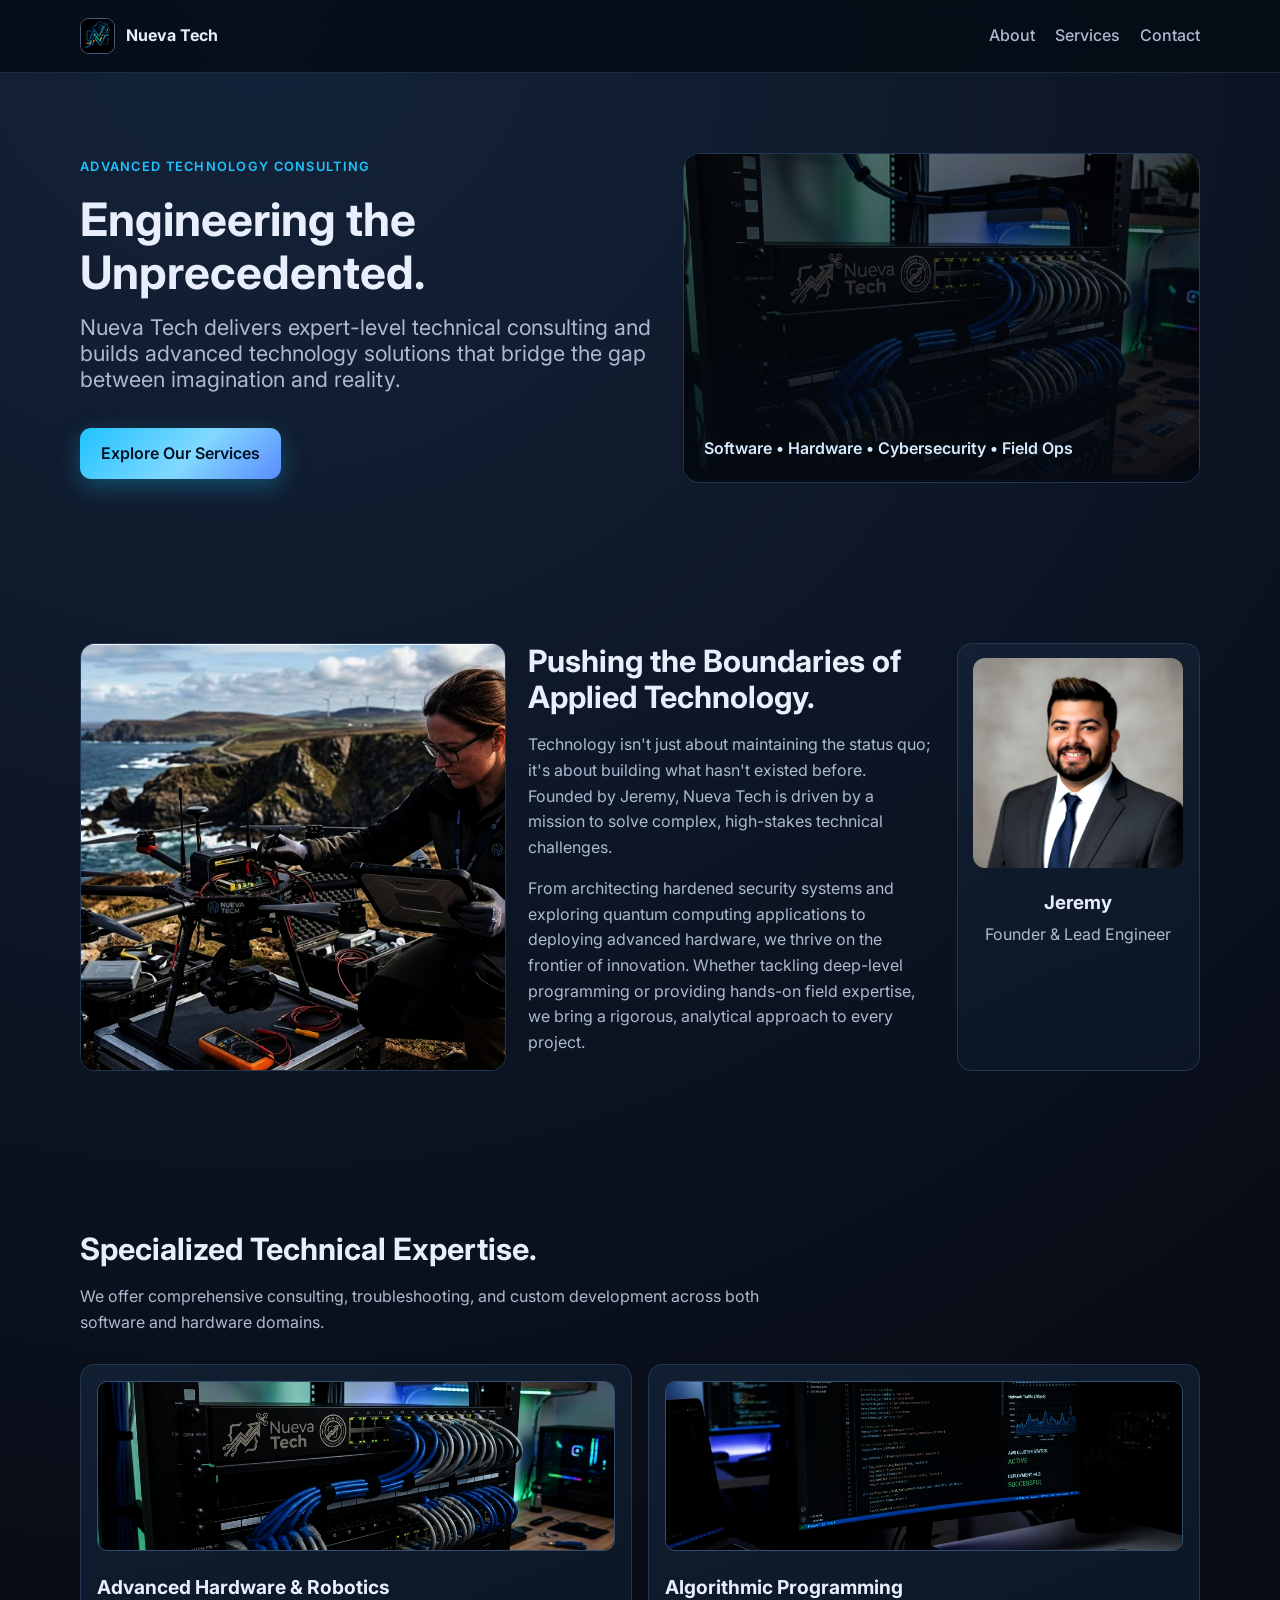
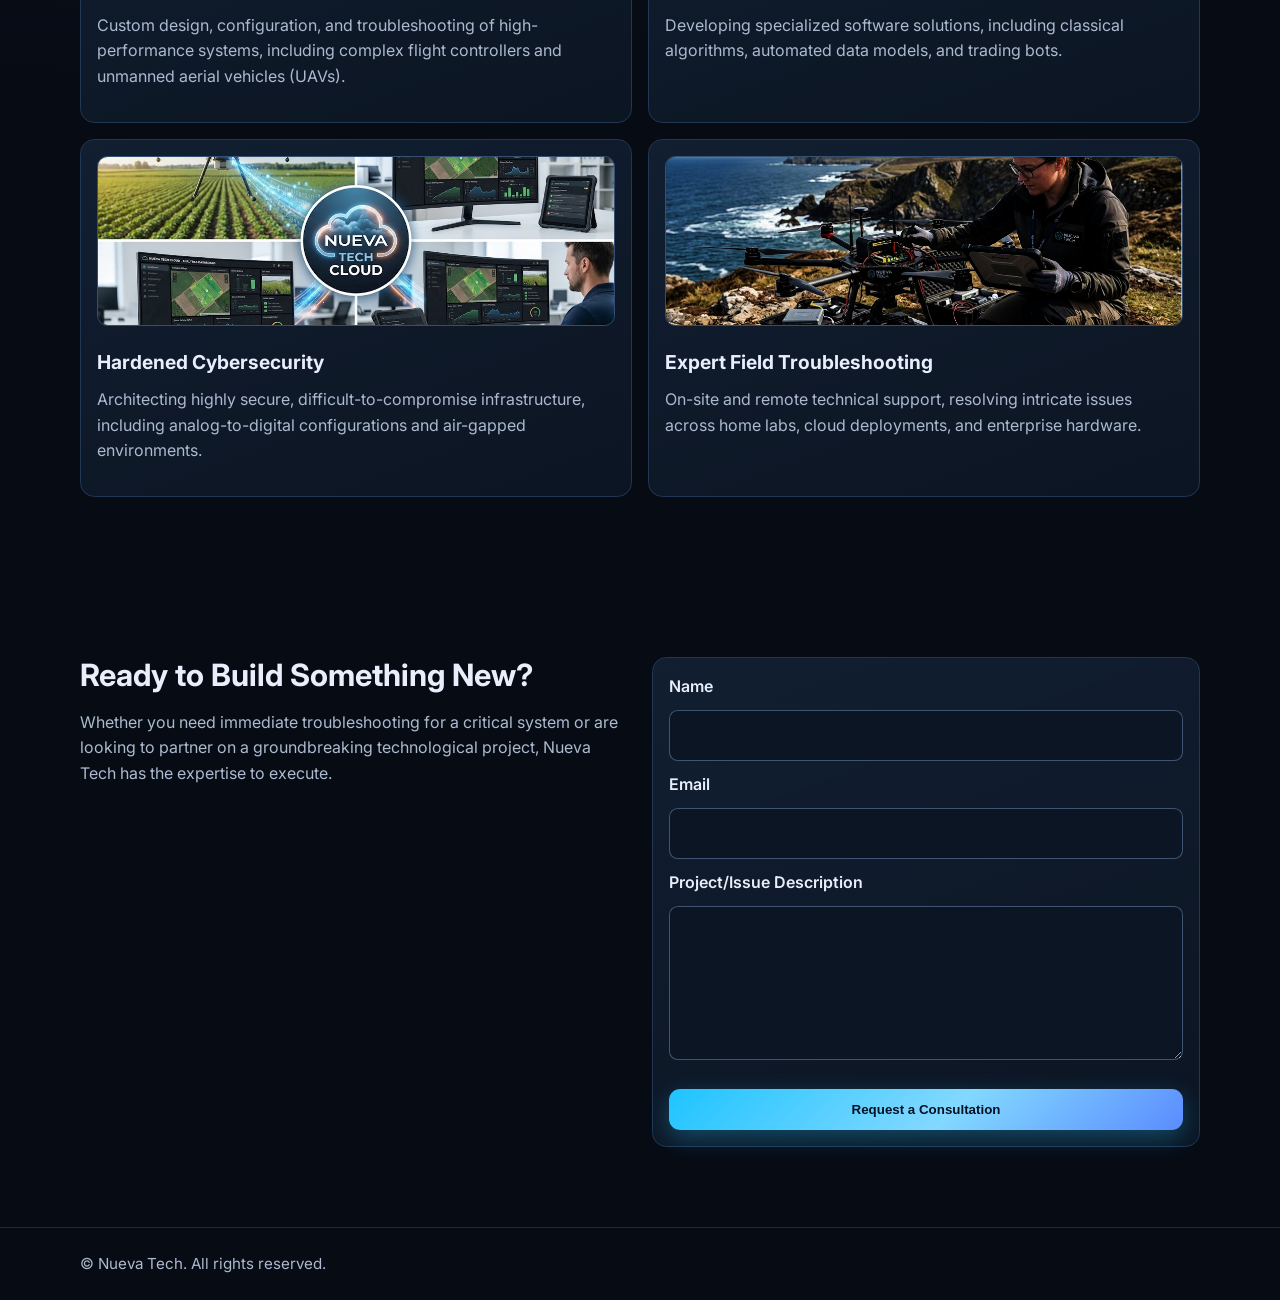
==== index.html @ bfad1f55 "Remove brand showcase section from index.html Removed the brand showcase section from the HTML." ====
<!DOCTYPE html>
<html lang="en">
  <head>
    <meta charset="UTF-8" />
    <meta name="viewport" content="width=device-width, initial-scale=1.0" />
    <title>Nueva Tech | Engineering the Unprecedented</title>
    <meta
      name="description"
      content="Nueva Tech delivers expert-level technical consulting and advanced technology solutions across software, hardware, and cybersecurity domains."
    />
    <link rel="preconnect" href="https://fonts.googleapis.com" />
    <link rel="preconnect" href="https://fonts.gstatic.com" crossorigin />
    <link
      href="https://fonts.googleapis.com/css2?family=Inter:wght@400;500;600;700;800&display=swap"
      rel="stylesheet"
    />
    <link rel="stylesheet" href="styles.css" />
  </head>
  <body>
    <header class="site-header">
      <div class="container nav-wrapper">
        <a class="brand" href="#home" aria-label="Nueva Tech Home">
          <img class="brand-logo" src="100pxNT.png" alt="Nueva Tech logo" />
          <span class="brand-name">Nueva Tech</span>
        </a>
        <nav class="site-nav" aria-label="Primary navigation">
          <a href="#about">About</a>
          <a href="#services">Services</a>
          <a href="#contact">Contact</a>
        </nav>
      </div>
    </header>

    <main id="home">
      <section class="hero section">
        <div class="container hero-grid">
          <div>
            <p class="eyebrow">Advanced Technology Consulting</p>
            <h1>Engineering the Unprecedented.</h1>
            <h2>
              Nueva Tech delivers expert-level technical consulting and builds
              advanced technology solutions that bridge the gap between
              imagination and reality.
            </h2>
            <a class="button" href="#services">Explore Our Services</a>
          </div>
          <div class="hero-visual">
            <img src="server.jpg" alt="Advanced server and networking equipment" />
            <div class="hero-overlay">
              <p>Software • Hardware • Cybersecurity • Field Ops</p>
            </div>
          </div>
        </div>
      </section>

      <section class="section" id="about">
        <div class="container about-grid">
          <figure class="about-image-frame">
            <img src="About_us.jpg" alt="Nueva Tech field engineering and drone operations" />
          </figure>
          <div>
            <h2>Pushing the Boundaries of Applied Technology.</h2>
            <p>
              Technology isn't just about maintaining the status quo; it's about
              building what hasn't existed before. Founded by Jeremy, Nueva Tech
              is driven by a mission to solve complex, high-stakes technical
              challenges.
            </p>
            <p>
              From architecting hardened security systems and exploring quantum
              computing applications to deploying advanced hardware, we thrive on
              the frontier of innovation. Whether tackling deep-level
              programming or providing hands-on field expertise, we bring a
              rigorous, analytical approach to every project.
            </p>
          </div>
          <aside class="founder-card" aria-label="Founder profile">
            <img src=".png" alt="Jeremy, founder of Nueva Tech" />
            <h3>Jeremy</h3>
            <p>Founder &amp; Lead Engineer</p>
          </aside>
        </div>
      </section>

      <section class="section" id="services">
        <div class="container">
          <h2>Specialized Technical Expertise.</h2>
          <p class="section-intro">
            We offer comprehensive consulting, troubleshooting, and custom
            development across both software and hardware domains.
          </p>
          <div class="services-grid">
            <article class="card">
              <img class="card-image" src="server.jpg" alt="Enterprise networking and server infrastructure" />
              <h3>Advanced Hardware &amp; Robotics</h3>
              <p>
                Custom design, configuration, and troubleshooting of
                high-performance systems, including complex flight controllers
                and unmanned aerial vehicles (UAVs).
              </p>
            </article>
            <article class="card">
              <img class="card-image" src="dees hands.jpg" alt="Software engineering and algorithm development workstation" />
              <h3>Algorithmic Programming</h3>
              <p>
                Developing specialized software solutions, including classical
                algorithms, automated data models, and trading bots.
              </p>
            </article>
            <article class="card">
              <img class="card-image" src="Frelance_cloud.png" alt="Cloud dashboard and distributed analytics interface" />
              <h3>Hardened Cybersecurity</h3>
              <p>
                Architecting highly secure, difficult-to-compromise
                infrastructure, including analog-to-digital configurations and
                air-gapped environments.
              </p>
            </article>
            <article class="card">
              <img class="card-image" src="About_us.jpg" alt="Field diagnostics and on-site technical deployment" />
              <h3>Expert Field Troubleshooting</h3>
              <p>
                On-site and remote technical support, resolving intricate issues
                across home labs, cloud deployments, and enterprise hardware.
              </p>
            </article>
          </div>
        </div>
      </section>

      <section class="section" id="contact">
        <div class="container contact-grid">
          <div>
            <h2>Ready to Build Something New?</h2>
            <p>
              Whether you need immediate troubleshooting for a critical system
              or are looking to partner on a groundbreaking technological
              project, Nueva Tech has the expertise to execute.
            </p>
          </div>
          <form class="contact-form" action="mailto:hello@nuevatech.io" method="post" enctype="text/plain">
            <label for="name">Name</label>
            <input id="name" name="name" type="text" required />

            <label for="email">Email</label>
            <input id="email" name="email" type="email" required />

            <label for="details">Project/Issue Description</label>
            <textarea id="details" name="details" rows="5" required></textarea>

            <button type="submit" class="button">Request a Consultation</button>
          </form>
        </div>
      </section>
    </main>

    <footer class="site-footer">
      <div class="container">
        <p>© <span id="year"></span> Nueva Tech. All rights reserved.</p>
      </div>
    </footer>

    <script src="script.js"></script>
  </body>
</html>
---- styles.css ----
:root {
  --bg: #070b14;
  --surface-border: #223753;
  --text: #e8eefb;
  --text-muted: #acbad0;
  --accent: #1fc4ff;
  --accent-2: #5b8cff;
  --max-width: 1120px;
}

* {
  box-sizing: border-box;
}

html {
  scroll-behavior: smooth;
}

body {
  margin: 0;
  font-family: "Inter", system-ui, -apple-system, sans-serif;
  color: var(--text);
  background: radial-gradient(circle at 20% 0%, #14233a, #070b14 55%);
  line-height: 1.6;
}

.container {
  width: min(var(--max-width), 92vw);
  margin: 0 auto;
}

.section {
  padding: 5rem 0;
}

.site-header {
  position: sticky;
  top: 0;
  z-index: 20;
  backdrop-filter: blur(10px);
  background: rgb(6 10 19 / 80%);
  border-bottom: 1px solid rgb(80 110 150 / 30%);
}

.nav-wrapper {
  display: flex;
  align-items: center;
  justify-content: space-between;
  min-height: 4.5rem;
}

.brand {
  display: inline-flex;
  align-items: center;
  gap: 0.7rem;
  text-decoration: none;
  color: var(--text);
  font-weight: 700;
}

.brand-logo {
  width: 2.2rem;
  height: 2.2rem;
  border-radius: 0.55rem;
  object-fit: cover;
  border: 1px solid rgb(95 130 170 / 70%);
}

.site-nav {
  display: flex;
  gap: 1.25rem;
}

.site-nav a {
  color: var(--text-muted);
  text-decoration: none;
  font-weight: 500;
}

.site-nav a:hover,
.site-nav a:focus-visible {
  color: var(--text);
}

.hero-grid {
  display: grid;
  gap: 2rem;
  align-items: center;
  grid-template-columns: 1.05fr 0.95fr;
}

.eyebrow {
  text-transform: uppercase;
  letter-spacing: 0.1em;
  color: var(--accent);
  font-weight: 600;
  font-size: 0.8rem;
}

h1 {
  margin: 0.2rem 0 1rem;
  font-size: clamp(2rem, 3.6vw, 3.5rem);
  line-height: 1.15;
}

h2 {
  margin: 0 0 1rem;
  font-size: clamp(1.6rem, 2.4vw, 2.2rem);
  line-height: 1.2;
}

.hero h2 {
  font-size: clamp(1.05rem, 1.8vw, 1.35rem);
  color: var(--text-muted);
  font-weight: 400;
  max-width: 62ch;
}

.button {
  display: inline-block;
  margin-top: 1.2rem;
  border: 0;
  border-radius: 0.7rem;
  padding: 0.8rem 1.3rem;
  font-weight: 600;
  text-decoration: none;
  color: #031225;
  background: linear-gradient(135deg, var(--accent), #82d8ff 55%, var(--accent-2));
  box-shadow: 0 8px 24px rgb(31 196 255 / 30%);
  cursor: pointer;
}

.hero-visual {
  position: relative;
  border: 1px solid var(--surface-border);
  border-radius: 1rem;
  min-height: 320px;
  overflow: hidden;
}

.hero-visual img {
  width: 100%;
  height: 100%;
  min-height: 320px;
  object-fit: cover;
  filter: brightness(0.72) saturate(1.1);
}

.hero-overlay {
  position: absolute;
  inset: 0;
  background: linear-gradient(to top, rgb(5 10 18 / 88%) 8%, rgb(7 13 24 / 20%));
  display: flex;
  align-items: end;
  padding: 1.25rem;
}

.hero-overlay p {
  margin: 0;
  font-weight: 600;
  color: #d7ebff;
}

.about-grid {
  display: grid;
  gap: 1.4rem;
  grid-template-columns: 1.05fr 1fr 0.6fr;
  align-items: stretch;
}

.about-image-frame,
.founder-card,
.card,
.contact-form,
.brand-showcase-grid {
  border: 1px solid var(--surface-border);
  border-radius: 0.9rem;
  background: linear-gradient(160deg, rgb(19 34 54 / 85%), rgb(12 22 36 / 90%));
}

.about-image-frame {
  margin: 0;
  overflow: hidden;
  min-height: 320px;
}

.about-image-frame img {
  width: 100%;
  height: 100%;
  min-height: 320px;
  object-fit: cover;
}

.founder-card {
  padding: 0.9rem;
  text-align: center;
}

.founder-card img {
  width: 100%;
  max-width: 210px;
  border-radius: 0.75rem;
  object-fit: cover;
}

.founder-card h3 {
  margin: 0.8rem 0 0.25rem;
}

.founder-card p {
  margin: 0;
}

p {
  margin: 0 0 1rem;
  color: var(--text-muted);
}

.section-intro {
  max-width: 72ch;
}

.services-grid {
  margin-top: 1.8rem;
  display: grid;
  gap: 1rem;
  grid-template-columns: repeat(2, minmax(0, 1fr));
}

.card {
  padding: 1rem;
}

.card-image {
  width: 100%;
  height: 170px;
  object-fit: cover;
  border-radius: 0.65rem;
  margin-bottom: 0.85rem;
  border: 1px solid rgb(68 102 143 / 70%);
}

.card h3 {
  margin-top: 0;
  margin-bottom: 0.6rem;
  font-size: 1.2rem;
}

.brand-showcase {
  padding-top: 2rem;
}

.brand-showcase-grid {
  padding: 1rem;
  display: grid;
  gap: 1rem;
  grid-template-columns: 1fr auto;
  align-items: center;
}

.brand-banner {
  width: 100%;
  border-radius: 0.75rem;
  object-fit: cover;
}

.brand-badge {
  width: 110px;
  height: 110px;
  border-radius: 0.7rem;
  border: 1px solid rgb(73 103 142 / 70%);
  object-fit: cover;
  background: #0f1b2d;
}

.contact-grid {
  display: grid;
  gap: 1.5rem;
  grid-template-columns: 1fr 1fr;
  align-items: start;
}

.contact-form {
  padding: 1rem;
  display: grid;
  gap: 0.65rem;
}

label {
  font-weight: 600;
}

input,
textarea {
  width: 100%;
  padding: 0.75rem;
  border-radius: 0.55rem;
  border: 1px solid rgb(84 111 145 / 70%);
  background: #0b1524;
  color: var(--text);
  font: inherit;
}

input:focus,
textarea:focus {
  outline: 2px solid rgb(31 196 255 / 70%);
  border-color: transparent;
}

.site-footer {
  border-top: 1px solid rgb(80 110 150 / 30%);
  padding: 1.5rem 0;
}

.site-footer p {
  margin: 0;
  font-size: 0.95rem;
}

@media (max-width: 950px) {
  .about-grid {
    grid-template-columns: 1fr;
  }

  .founder-card img {
    max-width: 260px;
  }
}

@media (max-width: 850px) {
  .hero-grid,
  .contact-grid,
  .services-grid,
  .brand-showcase-grid {
    grid-template-columns: 1fr;
  }

  .brand-badge {
    justify-self: start;
  }

  .site-nav {
    gap: 0.8rem;
    font-size: 0.95rem;
  }

  .section {
    padding: 4rem 0;
  }
}
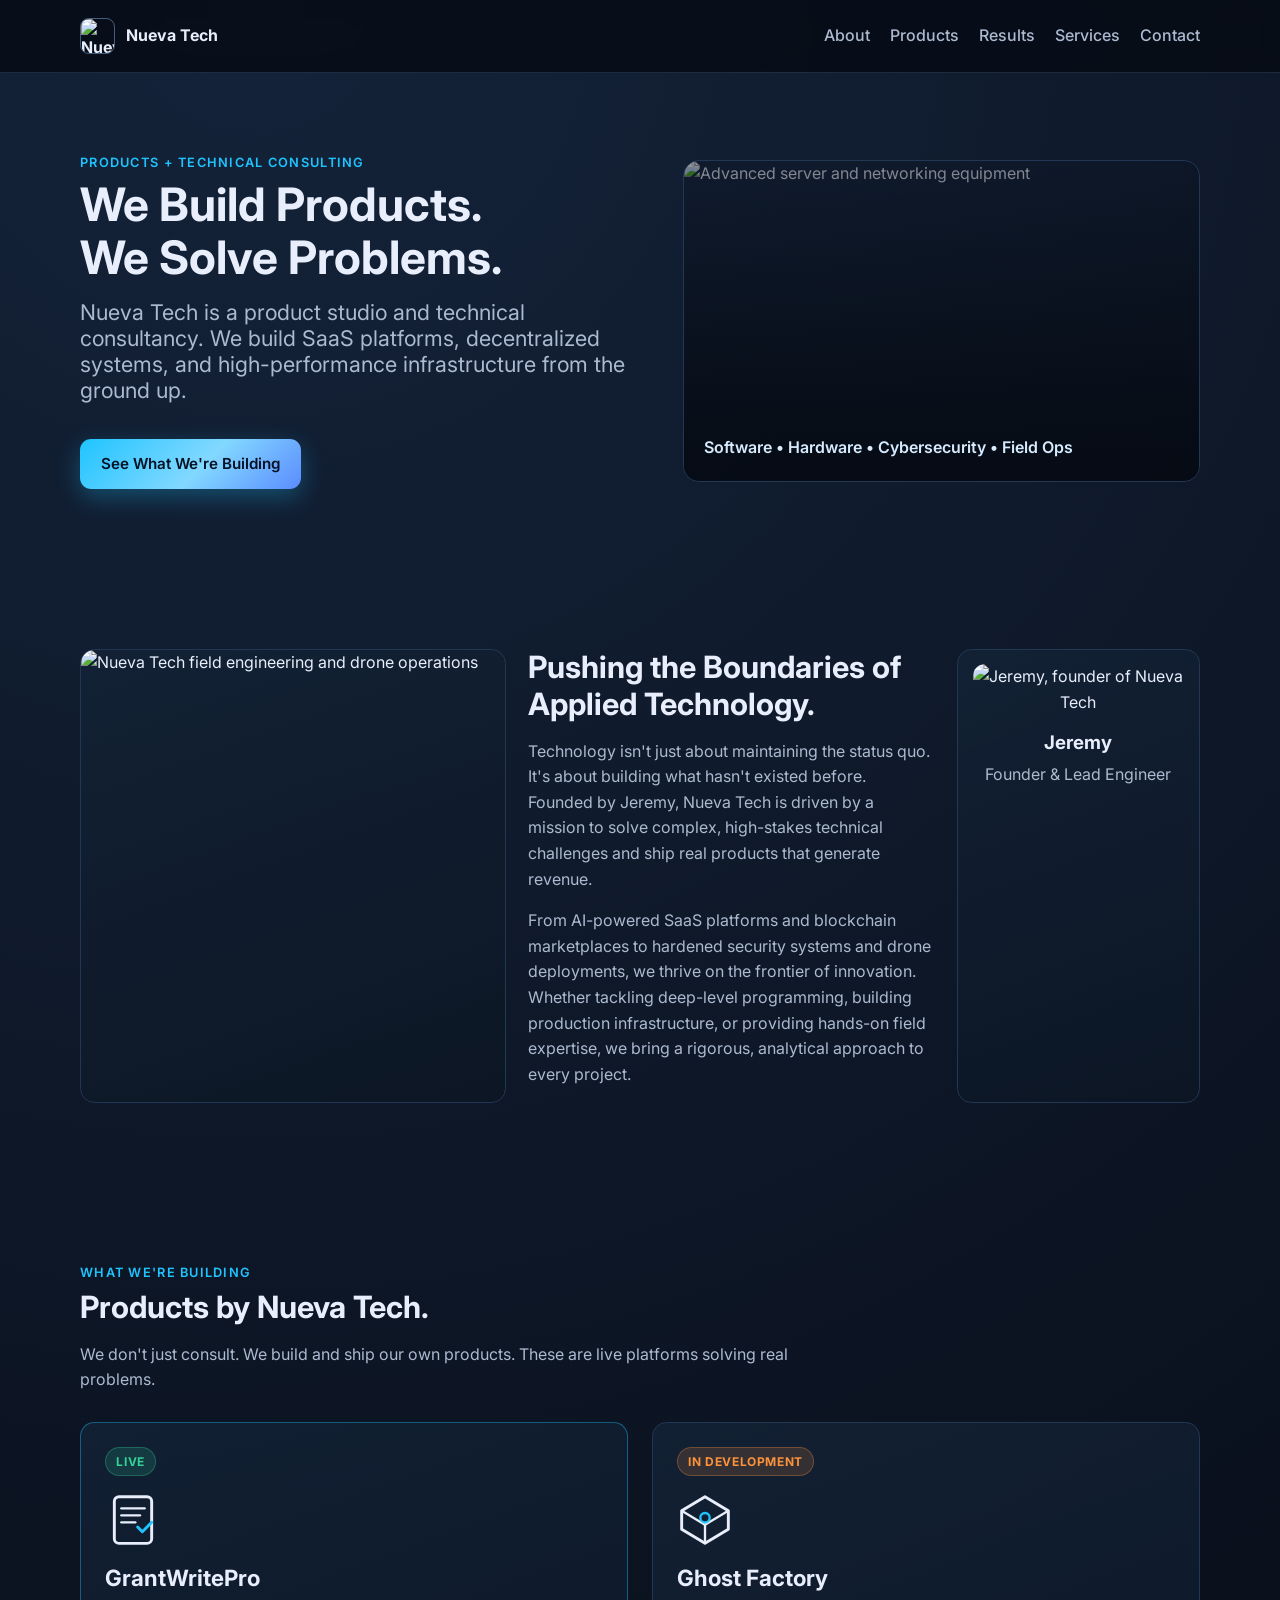
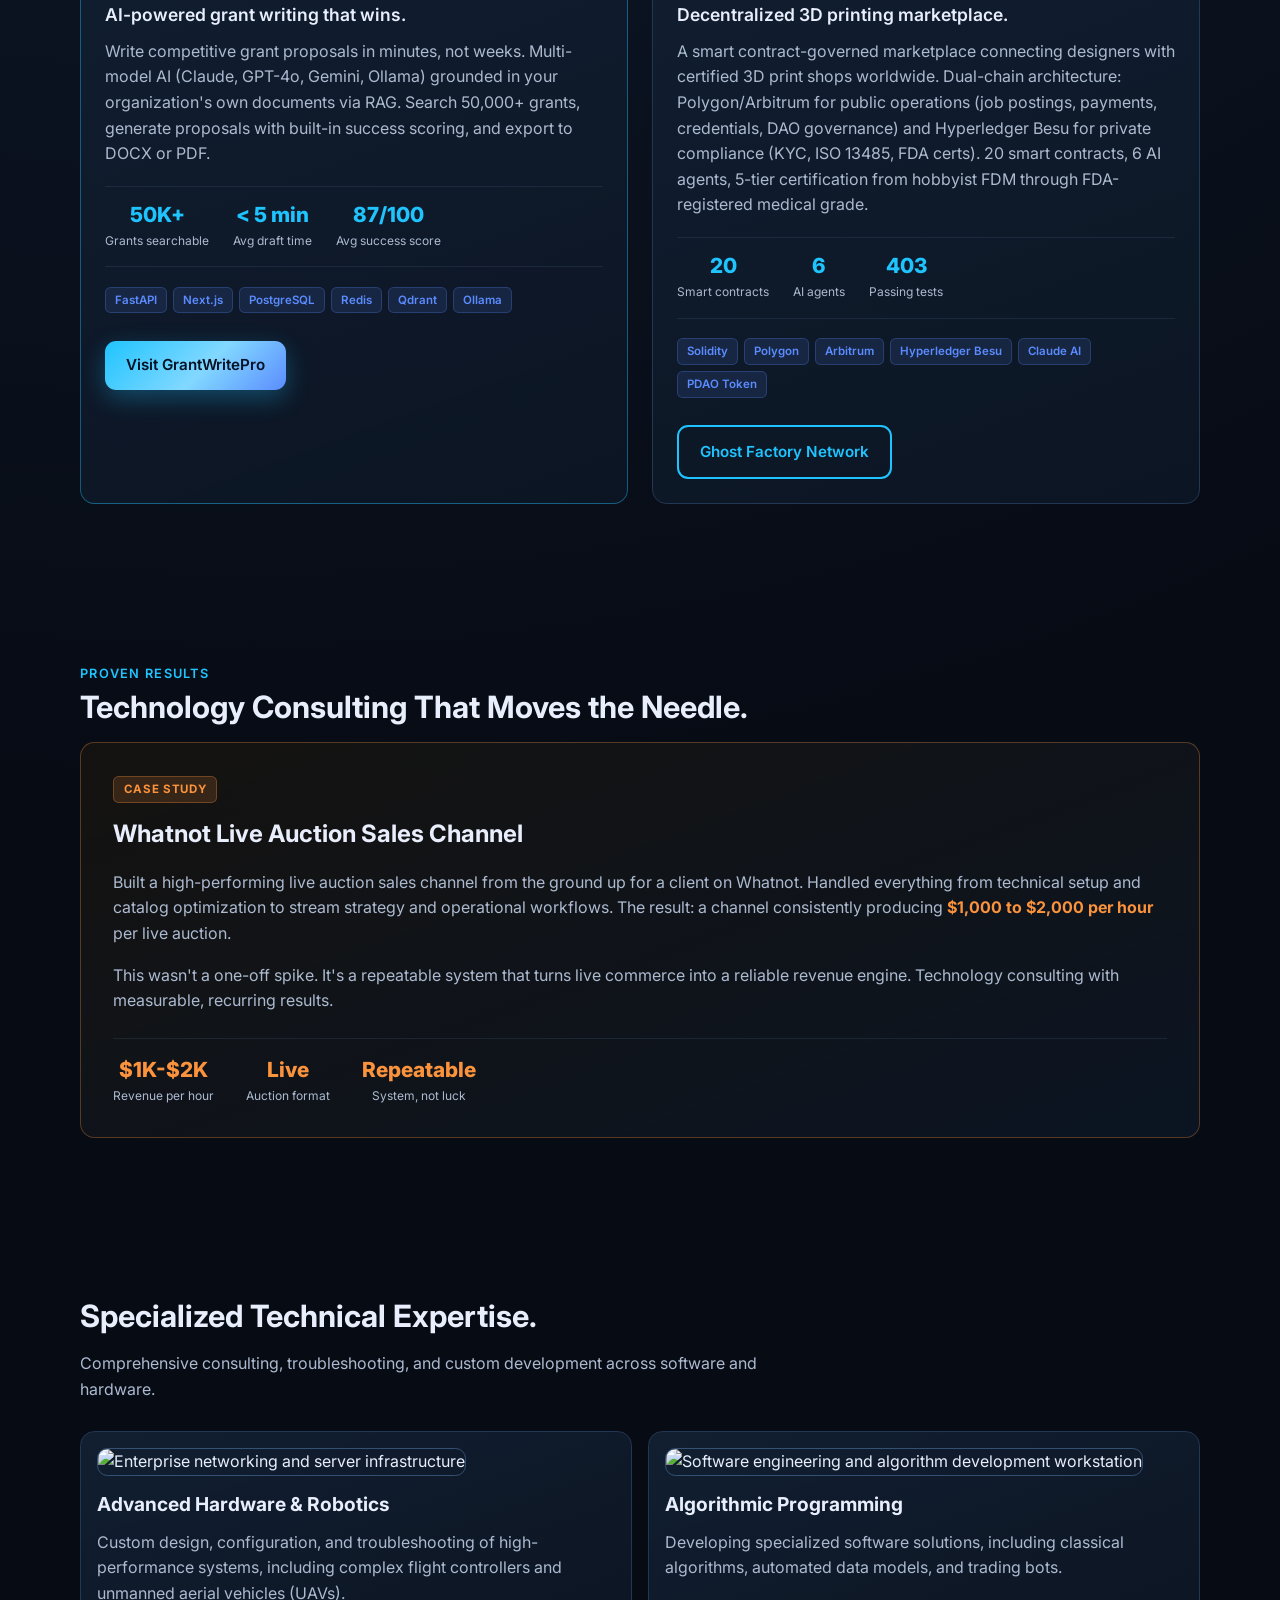
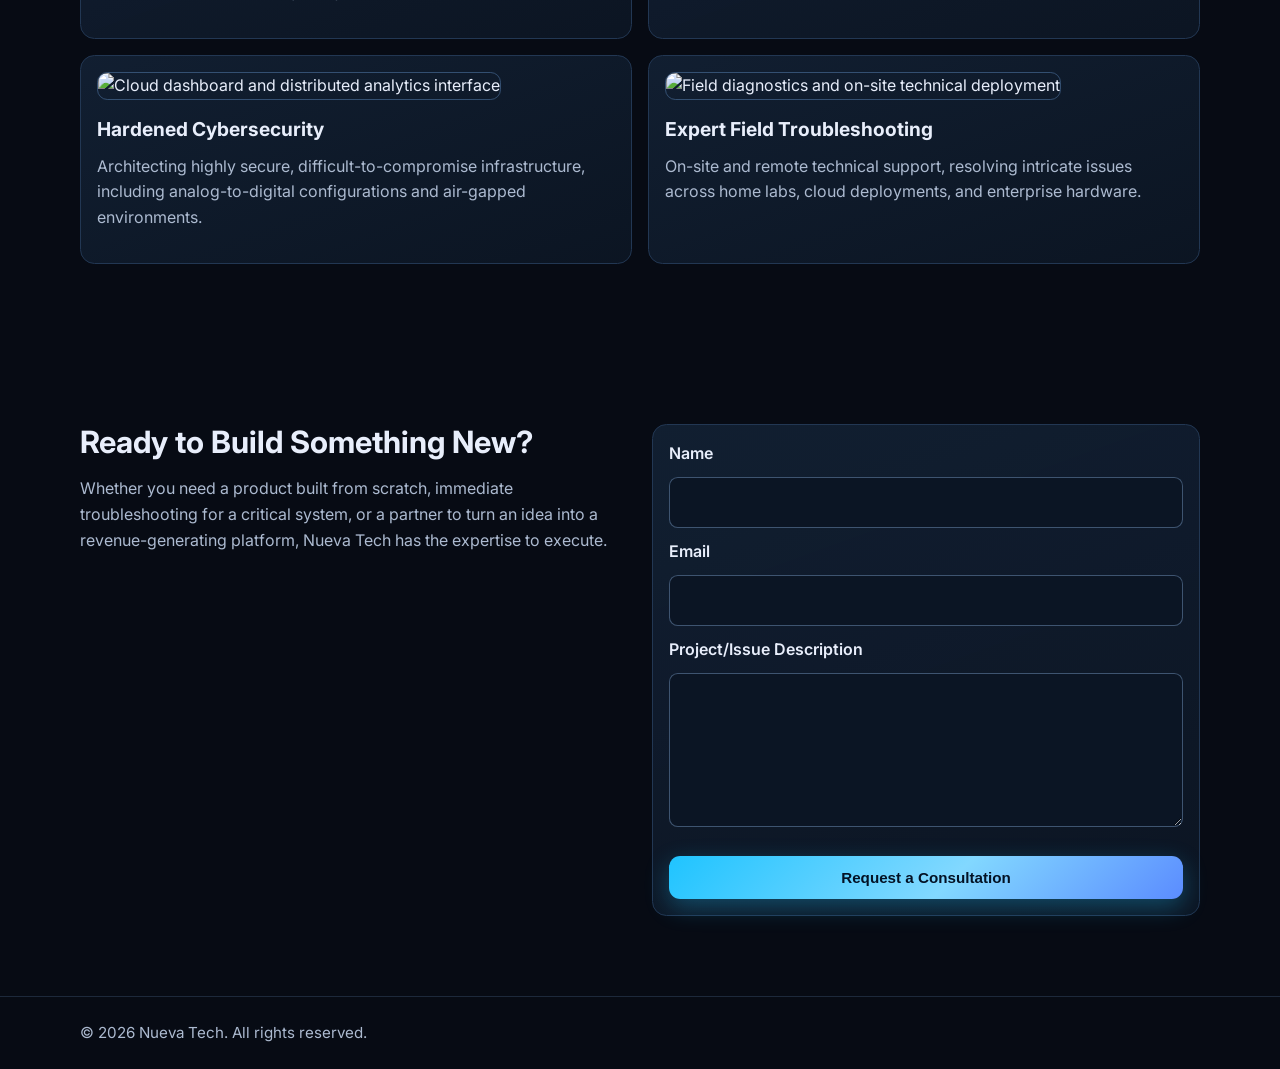
==== commit 3e481239: "Redesign site with new layout, products section, and case study - Updated hero, about, products, res" ====
--- a/index.html
+++ b/index.html
@@ -1,165 +1,296 @@
 <!DOCTYPE html>
 <html lang="en">
-  <head>
-    <meta charset="UTF-8" />
-    <meta name="viewport" content="width=device-width, initial-scale=1.0" />
-    <title>Nueva Tech | Engineering the Unprecedented</title>
-    <meta
-      name="description"
-      content="Nueva Tech delivers expert-level technical consulting and advanced technology solutions across software, hardware, and cybersecurity domains."
-    />
-    <link rel="preconnect" href="https://fonts.googleapis.com" />
-    <link rel="preconnect" href="https://fonts.gstatic.com" crossorigin />
-    <link
-      href="https://fonts.googleapis.com/css2?family=Inter:wght@400;500;600;700;800&display=swap"
-      rel="stylesheet"
-    />
-    <link rel="stylesheet" href="styles.css" />
-  </head>
-  <body>
-    <header class="site-header">
-      <div class="container nav-wrapper">
-        <a class="brand" href="#home" aria-label="Nueva Tech Home">
-          <img class="brand-logo" src="100pxNT.png" alt="Nueva Tech logo" />
-          <span class="brand-name">Nueva Tech</span>
-        </a>
-        <nav class="site-nav" aria-label="Primary navigation">
-          <a href="#about">About</a>
-          <a href="#services">Services</a>
-          <a href="#contact">Contact</a>
-        </nav>
-      </div>
-    </header>
-
-    <main id="home">
-      <section class="hero section">
-        <div class="container hero-grid">
-          <div>
-            <p class="eyebrow">Advanced Technology Consulting</p>
-            <h1>Engineering the Unprecedented.</h1>
-            <h2>
-              Nueva Tech delivers expert-level technical consulting and builds
-              advanced technology solutions that bridge the gap between
-              imagination and reality.
-            </h2>
-            <a class="button" href="#services">Explore Our Services</a>
-          </div>
-          <div class="hero-visual">
-            <img src="server.jpg" alt="Advanced server and networking equipment" />
-            <div class="hero-overlay">
-              <p>Software • Hardware • Cybersecurity • Field Ops</p>
-            </div>
-          </div>
-        </div>
-      </section>
-
-      <section class="section" id="about">
-        <div class="container about-grid">
-          <figure class="about-image-frame">
-            <img src="About_us.jpg" alt="Nueva Tech field engineering and drone operations" />
-          </figure>
-          <div>
-            <h2>Pushing the Boundaries of Applied Technology.</h2>
-            <p>
-              Technology isn't just about maintaining the status quo; it's about
-              building what hasn't existed before. Founded by Jeremy, Nueva Tech
-              is driven by a mission to solve complex, high-stakes technical
-              challenges.
-            </p>
-            <p>
-              From architecting hardened security systems and exploring quantum
-              computing applications to deploying advanced hardware, we thrive on
-              the frontier of innovation. Whether tackling deep-level
-              programming or providing hands-on field expertise, we bring a
-              rigorous, analytical approach to every project.
-            </p>
-          </div>
-          <aside class="founder-card" aria-label="Founder profile">
-            <img src=".png" alt="Jeremy, founder of Nueva Tech" />
-            <h3>Jeremy</h3>
-            <p>Founder &amp; Lead Engineer</p>
-          </aside>
-        </div>
-      </section>
-
-      <section class="section" id="services">
-        <div class="container">
-          <h2>Specialized Technical Expertise.</h2>
-          <p class="section-intro">
-            We offer comprehensive consulting, troubleshooting, and custom
-            development across both software and hardware domains.
+<head>
+  <meta charset="UTF-8" />
+  <meta name="viewport" content="width=device-width, initial-scale=1.0" />
+  <meta name="description" content="Nueva Tech builds products and delivers expert technical consulting across software, hardware, cybersecurity, and field operations. Home of GrantWritePro, Ghost Factory, and more." />
+  <title>Nueva Tech | Products & Technical Consulting</title>
+  <link rel="preconnect" href="https://fonts.googleapis.com" />
+  <link rel="preconnect" href="https://fonts.gstatic.com" crossorigin />
+  <link href="https://fonts.googleapis.com/css2?family=Inter:wght@400;500;600;700;800&display=swap" rel="stylesheet" />
+  <link rel="stylesheet" href="styles.css" />
+</head>
+<body>
+  <!-- ─── Header ─── -->
+  <header class="site-header" role="banner">
+    <div class="container nav-wrapper">
+      <a href="#home" class="brand" aria-label="Nueva Tech Home">
+        <img src="https://nuevatech.cloud/100pxNT.png" alt="Nueva Tech logo" class="brand-logo" />
+        <span>Nueva Tech</span>
+      </a>
+      <nav class="site-nav" aria-label="Primary navigation">
+        <a href="#about">About</a>
+        <a href="#products">Products</a>
+        <a href="#results">Results</a>
+        <a href="#services">Services</a>
+        <a href="#contact">Contact</a>
+      </nav>
+    </div>
+  </header>
+
+  <main>
+    <!-- ─── Hero ─── -->
+    <section id="home" class="section hero">
+      <div class="container hero-grid">
+        <div>
+          <p class="eyebrow">Products + Technical Consulting</p>
+          <h1>We Build Products.<br/>We Solve Problems.</h1>
+          <h2>Nueva Tech is a product studio and technical consultancy. We build SaaS platforms, decentralized systems, and high-performance infrastructure from the ground up.</h2>
+          <a href="#products" class="button">See What We're Building</a>
+        </div>
+        <div class="hero-visual">
+          <img src="https://nuevatech.cloud/server.jpg" alt="Advanced server and networking equipment" />
+          <div class="hero-overlay">
+            <p>Software &bull; Hardware &bull; Cybersecurity &bull; Field Ops</p>
+          </div>
+        </div>
+      </div>
+    </section>
+
+    <!-- ─── About ─── -->
+    <section id="about" class="section">
+      <div class="container about-grid">
+        <figure class="about-image-frame">
+          <img src="https://nuevatech.cloud/About_us.jpg" alt="Nueva Tech field engineering and drone operations" />
+        </figure>
+        <div>
+          <h2>Pushing the Boundaries of Applied Technology.</h2>
+          <p>
+            Technology isn't just about maintaining the status quo. It's about building what hasn't existed before.
+            Founded by Jeremy, Nueva Tech is driven by a mission to solve complex, high-stakes technical challenges
+            and ship real products that generate revenue.
           </p>
-          <div class="services-grid">
-            <article class="card">
-              <img class="card-image" src="server.jpg" alt="Enterprise networking and server infrastructure" />
-              <h3>Advanced Hardware &amp; Robotics</h3>
-              <p>
-                Custom design, configuration, and troubleshooting of
-                high-performance systems, including complex flight controllers
-                and unmanned aerial vehicles (UAVs).
-              </p>
-            </article>
-            <article class="card">
-              <img class="card-image" src="dees hands.jpg" alt="Software engineering and algorithm development workstation" />
-              <h3>Algorithmic Programming</h3>
-              <p>
-                Developing specialized software solutions, including classical
-                algorithms, automated data models, and trading bots.
-              </p>
-            </article>
-            <article class="card">
-              <img class="card-image" src="Frelance_cloud.png" alt="Cloud dashboard and distributed analytics interface" />
-              <h3>Hardened Cybersecurity</h3>
-              <p>
-                Architecting highly secure, difficult-to-compromise
-                infrastructure, including analog-to-digital configurations and
-                air-gapped environments.
-              </p>
-            </article>
-            <article class="card">
-              <img class="card-image" src="About_us.jpg" alt="Field diagnostics and on-site technical deployment" />
-              <h3>Expert Field Troubleshooting</h3>
-              <p>
-                On-site and remote technical support, resolving intricate issues
-                across home labs, cloud deployments, and enterprise hardware.
-              </p>
-            </article>
-          </div>
-        </div>
-      </section>
-
-      <section class="section" id="contact">
-        <div class="container contact-grid">
+          <p>
+            From AI-powered SaaS platforms and blockchain marketplaces to hardened security systems and drone deployments,
+            we thrive on the frontier of innovation. Whether tackling deep-level programming, building production infrastructure,
+            or providing hands-on field expertise, we bring a rigorous, analytical approach to every project.
+          </p>
+        </div>
+        <aside class="founder-card" aria-label="Founder profile">
+          <img src="https://nuevatech.cloud/profile_picture.png" alt="Jeremy, founder of Nueva Tech" />
+          <h3>Jeremy</h3>
+          <p>Founder &amp; Lead Engineer</p>
+        </aside>
+      </div>
+    </section>
+
+    <!-- ─── Products ─── -->
+    <section id="products" class="section">
+      <div class="container">
+        <p class="eyebrow">What We're Building</p>
+        <h2>Products by Nueva Tech.</h2>
+        <p class="section-intro">
+          We don't just consult. We build and ship our own products. These are live platforms solving real problems.
+        </p>
+
+        <div class="products-grid">
+          <!-- Grant Write Pro -->
+          <div class="product-card product-card--featured">
+            <div class="product-badge">Live</div>
+            <div class="product-icon">
+              <svg viewBox="0 0 48 48" fill="none" xmlns="http://www.w3.org/2000/svg">
+                <rect x="8" y="4" width="32" height="40" rx="4" stroke="currentColor" stroke-width="2.5"/>
+                <line x1="14" y1="14" x2="34" y2="14" stroke="currentColor" stroke-width="2" stroke-linecap="round"/>
+                <line x1="14" y1="20" x2="30" y2="20" stroke="currentColor" stroke-width="2" stroke-linecap="round"/>
+                <line x1="14" y1="26" x2="26" y2="26" stroke="currentColor" stroke-width="2" stroke-linecap="round"/>
+                <path d="M28 30l4 4 8-8" stroke="var(--accent)" stroke-width="2.5" stroke-linecap="round" stroke-linejoin="round"/>
+              </svg>
+            </div>
+            <h3>GrantWritePro</h3>
+            <p class="product-tagline">AI-powered grant writing that wins.</p>
+            <p>
+              Write competitive grant proposals in minutes, not weeks. Multi-model AI (Claude, GPT-4o, Gemini, Ollama)
+              grounded in your organization's own documents via RAG. Search 50,000+ grants, generate proposals with
+              built-in success scoring, and export to DOCX or PDF.
+            </p>
+            <div class="product-stats">
+              <div class="stat">
+                <span class="stat-value">50K+</span>
+                <span class="stat-label">Grants searchable</span>
+              </div>
+              <div class="stat">
+                <span class="stat-value">&lt; 5 min</span>
+                <span class="stat-label">Avg draft time</span>
+              </div>
+              <div class="stat">
+                <span class="stat-value">87/100</span>
+                <span class="stat-label">Avg success score</span>
+              </div>
+            </div>
+            <div class="product-tech">
+              <span class="tech-tag">FastAPI</span>
+              <span class="tech-tag">Next.js</span>
+              <span class="tech-tag">PostgreSQL</span>
+              <span class="tech-tag">Redis</span>
+              <span class="tech-tag">Qdrant</span>
+              <span class="tech-tag">Ollama</span>
+            </div>
+            <a href="https://grantwritepro.cloud" class="button" target="_blank" rel="noopener">Visit GrantWritePro</a>
+          </div>
+
+          <!-- Ghost Factory -->
+          <div class="product-card">
+            <div class="product-badge product-badge--dev">In Development</div>
+            <div class="product-icon">
+              <svg viewBox="0 0 48 48" fill="none" xmlns="http://www.w3.org/2000/svg">
+                <path d="M24 4L4 16v16l20 12 20-12V16L24 4z" stroke="currentColor" stroke-width="2.5" stroke-linejoin="round"/>
+                <path d="M4 16l20 12 20-12" stroke="currentColor" stroke-width="2" stroke-linejoin="round"/>
+                <line x1="24" y1="28" x2="24" y2="44" stroke="currentColor" stroke-width="2"/>
+                <circle cx="24" cy="22" r="4" stroke="var(--accent)" stroke-width="2"/>
+              </svg>
+            </div>
+            <h3>Ghost Factory</h3>
+            <p class="product-tagline">Decentralized 3D printing marketplace.</p>
+            <p>
+              A smart contract-governed marketplace connecting designers with certified 3D print shops worldwide.
+              Dual-chain architecture: Polygon/Arbitrum for public operations (job postings, payments, credentials,
+              DAO governance) and Hyperledger Besu for private compliance (KYC, ISO 13485, FDA certs). 20 smart contracts,
+              6 AI agents, 5-tier certification from hobbyist FDM through FDA-registered medical grade.
+            </p>
+            <div class="product-stats">
+              <div class="stat">
+                <span class="stat-value">20</span>
+                <span class="stat-label">Smart contracts</span>
+              </div>
+              <div class="stat">
+                <span class="stat-value">6</span>
+                <span class="stat-label">AI agents</span>
+              </div>
+              <div class="stat">
+                <span class="stat-value">403</span>
+                <span class="stat-label">Passing tests</span>
+              </div>
+            </div>
+            <div class="product-tech">
+              <span class="tech-tag">Solidity</span>
+              <span class="tech-tag">Polygon</span>
+              <span class="tech-tag">Arbitrum</span>
+              <span class="tech-tag">Hyperledger Besu</span>
+              <span class="tech-tag">Claude AI</span>
+              <span class="tech-tag">PDAO Token</span>
+            </div>
+            <a href="https://ghostfactory.network" class="button button--outline" target="_blank" rel="noopener">Ghost Factory Network</a>
+          </div>
+        </div>
+      </div>
+    </section>
+
+    <!-- ─── Results / Case Study ─── -->
+    <section id="results" class="section">
+      <div class="container">
+        <p class="eyebrow">Proven Results</p>
+        <h2>Technology Consulting That Moves the Needle.</h2>
+
+        <div class="case-study-card">
+          <div class="case-study-content">
+            <div class="case-study-label">Case Study</div>
+            <h3>Whatnot Live Auction Sales Channel</h3>
+            <p>
+              Built a high-performing live auction sales channel from the ground up for a client on Whatnot.
+              Handled everything from technical setup and catalog optimization to stream strategy and
+              operational workflows. The result: a channel consistently producing
+              <strong>$1,000 to $2,000 per hour</strong> per live auction.
+            </p>
+            <p>
+              This wasn't a one-off spike. It's a repeatable system that turns live commerce into a
+              reliable revenue engine. Technology consulting with measurable, recurring results.
+            </p>
+            <div class="case-study-stats">
+              <div class="stat stat--highlight">
+                <span class="stat-value">$1K-$2K</span>
+                <span class="stat-label">Revenue per hour</span>
+              </div>
+              <div class="stat stat--highlight">
+                <span class="stat-value">Live</span>
+                <span class="stat-label">Auction format</span>
+              </div>
+              <div class="stat stat--highlight">
+                <span class="stat-value">Repeatable</span>
+                <span class="stat-label">System, not luck</span>
+              </div>
+            </div>
+          </div>
+        </div>
+      </div>
+    </section>
+
+    <!-- ─── Services ─── -->
+    <section id="services" class="section">
+      <div class="container">
+        <h2>Specialized Technical Expertise.</h2>
+        <p class="section-intro">
+          Comprehensive consulting, troubleshooting, and custom development across software and hardware.
+        </p>
+        <div class="services-grid">
+          <article class="card">
+            <img src="https://nuevatech.cloud/server.jpg" alt="Enterprise networking and server infrastructure" class="card-image" />
+            <h3>Advanced Hardware &amp; Robotics</h3>
+            <p>
+              Custom design, configuration, and troubleshooting of high-performance systems,
+              including complex flight controllers and unmanned aerial vehicles (UAVs).
+            </p>
+          </article>
+          <article class="card">
+            <img src="https://nuevatech.cloud/dees%20hands.jpg" alt="Software engineering and algorithm development workstation" class="card-image" />
+            <h3>Algorithmic Programming</h3>
+            <p>
+              Developing specialized software solutions, including classical algorithms,
+              automated data models, and trading bots.
+            </p>
+          </article>
+          <article class="card">
+            <img src="https://nuevatech.cloud/Frelance_cloud.png" alt="Cloud dashboard and distributed analytics interface" class="card-image" />
+            <h3>Hardened Cybersecurity</h3>
+            <p>
+              Architecting highly secure, difficult-to-compromise infrastructure, including
+              analog-to-digital configurations and air-gapped environments.
+            </p>
+          </article>
+          <article class="card">
+            <img src="https://nuevatech.cloud/About_us.jpg" alt="Field diagnostics and on-site technical deployment" class="card-image" />
+            <h3>Expert Field Troubleshooting</h3>
+            <p>
+              On-site and remote technical support, resolving intricate issues across
+              home labs, cloud deployments, and enterprise hardware.
+            </p>
+          </article>
+        </div>
+      </div>
+    </section>
+
+    <!-- ─── Contact ─── -->
+    <section id="contact" class="section">
+      <div class="container">
+        <div class="contact-grid">
           <div>
             <h2>Ready to Build Something New?</h2>
             <p>
-              Whether you need immediate troubleshooting for a critical system
-              or are looking to partner on a groundbreaking technological
-              project, Nueva Tech has the expertise to execute.
-            </p>
-          </div>
-          <form class="contact-form" action="mailto:hello@nuevatech.io" method="post" enctype="text/plain">
+              Whether you need a product built from scratch, immediate troubleshooting for
+              a critical system, or a partner to turn an idea into a revenue-generating platform,
+              Nueva Tech has the expertise to execute.
+            </p>
+          </div>
+          <form class="contact-form" action="https://formspree.io/f/placeholder" method="POST">
             <label for="name">Name</label>
-            <input id="name" name="name" type="text" required />
-
+            <input type="text" id="name" name="name" required />
             <label for="email">Email</label>
-            <input id="email" name="email" type="email" required />
-
-            <label for="details">Project/Issue Description</label>
-            <textarea id="details" name="details" rows="5" required></textarea>
-
+            <input type="email" id="email" name="email" required />
+            <label for="message">Project/Issue Description</label>
+            <textarea id="message" name="message" rows="5"></textarea>
             <button type="submit" class="button">Request a Consultation</button>
           </form>
         </div>
-      </section>
-    </main>
-
-    <footer class="site-footer">
-      <div class="container">
-        <p>© <span id="year"></span> Nueva Tech. All rights reserved.</p>
-      </div>
-    </footer>
-
-    <script src="script.js"></script>
-  </body>
+      </div>
+    </section>
+  </main>
+
+  <!-- ─── Footer ─── -->
+  <footer class="site-footer">
+    <div class="container">
+      <p>&copy; <span id="year"></span> Nueva Tech. All rights reserved.</p>
+    </div>
+  </footer>
+
+  <script src="script.js"></script>
+</body>
 </html>
--- a/styles.css
+++ b/styles.css
@@ -1,20 +1,19 @@
 :root {
   --bg: #070b14;
+  --surface: rgb(19 34 54 / 85%);
   --surface-border: #223753;
   --text: #e8eefb;
   --text-muted: #acbad0;
   --accent: #1fc4ff;
   --accent-2: #5b8cff;
+  --accent-green: #34d399;
+  --accent-orange: #fb923c;
   --max-width: 1120px;
 }
 
-* {
-  box-sizing: border-box;
-}
-
-html {
-  scroll-behavior: smooth;
-}
+* { box-sizing: border-box; }
+
+html { scroll-behavior: smooth; }
 
 body {
   margin: 0;
@@ -29,10 +28,9 @@
   margin: 0 auto;
 }
 
-.section {
-  padding: 5rem 0;
-}
-
+.section { padding: 5rem 0; }
+
+/* ─── Header ─── */
 .site-header {
   position: sticky;
   top: 0;
@@ -75,6 +73,7 @@
   color: var(--text-muted);
   text-decoration: none;
   font-weight: 500;
+  transition: color 0.2s;
 }
 
 .site-nav a:hover,
@@ -82,6 +81,7 @@
   color: var(--text);
 }
 
+/* ─── Hero ─── */
 .hero-grid {
   display: grid;
   gap: 2rem;
@@ -95,6 +95,7 @@
   color: var(--accent);
   font-weight: 600;
   font-size: 0.8rem;
+  margin-bottom: 0.3rem;
 }
 
 h1 {
@@ -116,6 +117,7 @@
   max-width: 62ch;
 }
 
+/* ─── Buttons ─── */
 .button {
   display: inline-block;
   margin-top: 1.2rem;
@@ -123,13 +125,33 @@
   border-radius: 0.7rem;
   padding: 0.8rem 1.3rem;
   font-weight: 600;
+  font-size: 0.95rem;
   text-decoration: none;
   color: #031225;
   background: linear-gradient(135deg, var(--accent), #82d8ff 55%, var(--accent-2));
   box-shadow: 0 8px 24px rgb(31 196 255 / 30%);
   cursor: pointer;
-}
-
+  transition: transform 0.15s, box-shadow 0.15s;
+}
+
+.button:hover {
+  transform: translateY(-1px);
+  box-shadow: 0 12px 32px rgb(31 196 255 / 40%);
+}
+
+.button--outline {
+  background: transparent;
+  color: var(--accent);
+  border: 2px solid var(--accent);
+  box-shadow: none;
+}
+
+.button--outline:hover {
+  background: rgb(31 196 255 / 10%);
+  box-shadow: 0 8px 24px rgb(31 196 255 / 15%);
+}
+
+/* ─── Hero Visual ─── */
 .hero-visual {
   position: relative;
   border: 1px solid var(--surface-border);
@@ -161,6 +183,7 @@
   color: #d7ebff;
 }
 
+/* ─── About ─── */
 .about-grid {
   display: grid;
   gap: 1.4rem;
@@ -172,7 +195,8 @@
 .founder-card,
 .card,
 .contact-form,
-.brand-showcase-grid {
+.product-card,
+.case-study-card {
   border: 1px solid var(--surface-border);
   border-radius: 0.9rem;
   background: linear-gradient(160deg, rgb(19 34 54 / 85%), rgb(12 22 36 / 90%));
@@ -203,23 +227,169 @@
   object-fit: cover;
 }
 
-.founder-card h3 {
-  margin: 0.8rem 0 0.25rem;
-}
-
-.founder-card p {
-  margin: 0;
-}
+.founder-card h3 { margin: 0.8rem 0 0.25rem; }
+.founder-card p { margin: 0; }
 
 p {
   margin: 0 0 1rem;
   color: var(--text-muted);
 }
 
-.section-intro {
-  max-width: 72ch;
-}
-
+.section-intro { max-width: 72ch; }
+
+/* ─── Products ─── */
+.products-grid {
+  margin-top: 1.8rem;
+  display: grid;
+  gap: 1.5rem;
+  grid-template-columns: repeat(2, minmax(0, 1fr));
+}
+
+.product-card {
+  padding: 1.5rem;
+  position: relative;
+  transition: transform 0.2s, box-shadow 0.2s;
+}
+
+.product-card:hover {
+  transform: translateY(-2px);
+  box-shadow: 0 12px 40px rgb(31 196 255 / 12%);
+}
+
+.product-card--featured {
+  border-color: rgb(31 196 255 / 40%);
+}
+
+.product-badge {
+  display: inline-block;
+  padding: 0.25rem 0.65rem;
+  border-radius: 2rem;
+  font-size: 0.75rem;
+  font-weight: 700;
+  text-transform: uppercase;
+  letter-spacing: 0.05em;
+  background: rgb(52 211 153 / 15%);
+  color: var(--accent-green);
+  border: 1px solid rgb(52 211 153 / 30%);
+  margin-bottom: 1rem;
+}
+
+.product-badge--dev {
+  background: rgb(251 146 60 / 15%);
+  color: var(--accent-orange);
+  border-color: rgb(251 146 60 / 30%);
+}
+
+.product-icon {
+  width: 3.5rem;
+  height: 3.5rem;
+  color: var(--text);
+  margin-bottom: 0.8rem;
+}
+
+.product-icon svg {
+  width: 100%;
+  height: 100%;
+}
+
+.product-tagline {
+  font-size: 1.1rem;
+  font-weight: 600;
+  color: var(--text) !important;
+  margin-bottom: 0.6rem;
+}
+
+.product-card h3 {
+  font-size: 1.4rem;
+  margin: 0 0 0.3rem;
+}
+
+.product-stats {
+  display: flex;
+  gap: 1.5rem;
+  margin: 1.2rem 0;
+  padding: 1rem 0;
+  border-top: 1px solid rgb(80 110 150 / 20%);
+  border-bottom: 1px solid rgb(80 110 150 / 20%);
+}
+
+.stat { text-align: center; }
+
+.stat-value {
+  display: block;
+  font-size: 1.3rem;
+  font-weight: 800;
+  color: var(--accent);
+  line-height: 1.2;
+}
+
+.stat-label {
+  display: block;
+  font-size: 0.75rem;
+  color: var(--text-muted);
+  margin-top: 0.2rem;
+}
+
+.product-tech {
+  display: flex;
+  flex-wrap: wrap;
+  gap: 0.4rem;
+  margin-bottom: 0.5rem;
+}
+
+.tech-tag {
+  font-size: 0.72rem;
+  font-weight: 600;
+  padding: 0.2rem 0.55rem;
+  border-radius: 0.35rem;
+  background: rgb(91 140 255 / 12%);
+  color: var(--accent-2);
+  border: 1px solid rgb(91 140 255 / 25%);
+}
+
+/* ─── Case Study ─── */
+.case-study-card {
+  padding: 2rem;
+  border-color: rgb(251 146 60 / 30%);
+  background: linear-gradient(160deg, rgb(30 24 14 / 60%), rgb(12 22 36 / 90%));
+}
+
+.case-study-label {
+  display: inline-block;
+  padding: 0.2rem 0.6rem;
+  border-radius: 0.35rem;
+  font-size: 0.72rem;
+  font-weight: 700;
+  text-transform: uppercase;
+  letter-spacing: 0.06em;
+  background: rgb(251 146 60 / 15%);
+  color: var(--accent-orange);
+  border: 1px solid rgb(251 146 60 / 30%);
+  margin-bottom: 0.8rem;
+}
+
+.case-study-card h3 {
+  font-size: 1.5rem;
+  margin: 0 0 1rem;
+}
+
+.case-study-card strong {
+  color: var(--accent-orange);
+}
+
+.case-study-stats {
+  display: flex;
+  gap: 2rem;
+  margin-top: 1.5rem;
+  padding-top: 1.2rem;
+  border-top: 1px solid rgb(80 110 150 / 20%);
+}
+
+.stat--highlight .stat-value {
+  color: var(--accent-orange);
+}
+
+/* ─── Services ─── */
 .services-grid {
   margin-top: 1.8rem;
   display: grid;
@@ -227,9 +397,7 @@
   grid-template-columns: repeat(2, minmax(0, 1fr));
 }
 
-.card {
-  padding: 1rem;
-}
+.card { padding: 1rem; }
 
 .card-image {
   width: 100%;
@@ -246,33 +414,7 @@
   font-size: 1.2rem;
 }
 
-.brand-showcase {
-  padding-top: 2rem;
-}
-
-.brand-showcase-grid {
-  padding: 1rem;
-  display: grid;
-  gap: 1rem;
-  grid-template-columns: 1fr auto;
-  align-items: center;
-}
-
-.brand-banner {
-  width: 100%;
-  border-radius: 0.75rem;
-  object-fit: cover;
-}
-
-.brand-badge {
-  width: 110px;
-  height: 110px;
-  border-radius: 0.7rem;
-  border: 1px solid rgb(73 103 142 / 70%);
-  object-fit: cover;
-  background: #0f1b2d;
-}
-
+/* ─── Contact ─── */
 .contact-grid {
   display: grid;
   gap: 1.5rem;
@@ -286,9 +428,7 @@
   gap: 0.65rem;
 }
 
-label {
-  font-weight: 600;
-}
+label { font-weight: 600; }
 
 input,
 textarea {
@@ -307,6 +447,7 @@
   border-color: transparent;
 }
 
+/* ─── Footer ─── */
 .site-footer {
   border-top: 1px solid rgb(80 110 150 / 30%);
   padding: 1.5rem 0;
@@ -317,11 +458,11 @@
   font-size: 0.95rem;
 }
 
+/* ─── Responsive ─── */
 @media (max-width: 950px) {
   .about-grid {
     grid-template-columns: 1fr;
   }
-
   .founder-card img {
     max-width: 260px;
   }
@@ -331,20 +472,29 @@
   .hero-grid,
   .contact-grid,
   .services-grid,
-  .brand-showcase-grid {
+  .products-grid {
     grid-template-columns: 1fr;
   }
-
-  .brand-badge {
-    justify-self: start;
-  }
-
   .site-nav {
-    gap: 0.8rem;
-    font-size: 0.95rem;
-  }
-
+    gap: 0.6rem;
+    font-size: 0.85rem;
+  }
   .section {
-    padding: 4rem 0;
-  }
-}
+    padding: 3.5rem 0;
+  }
+  .product-stats,
+  .case-study-stats {
+    flex-wrap: wrap;
+    gap: 1rem;
+  }
+  .case-study-card {
+    padding: 1.5rem;
+  }
+}
+
+@media (max-width: 480px) {
+  .site-nav {
+    gap: 0.4rem;
+    font-size: 0.8rem;
+  }
+}
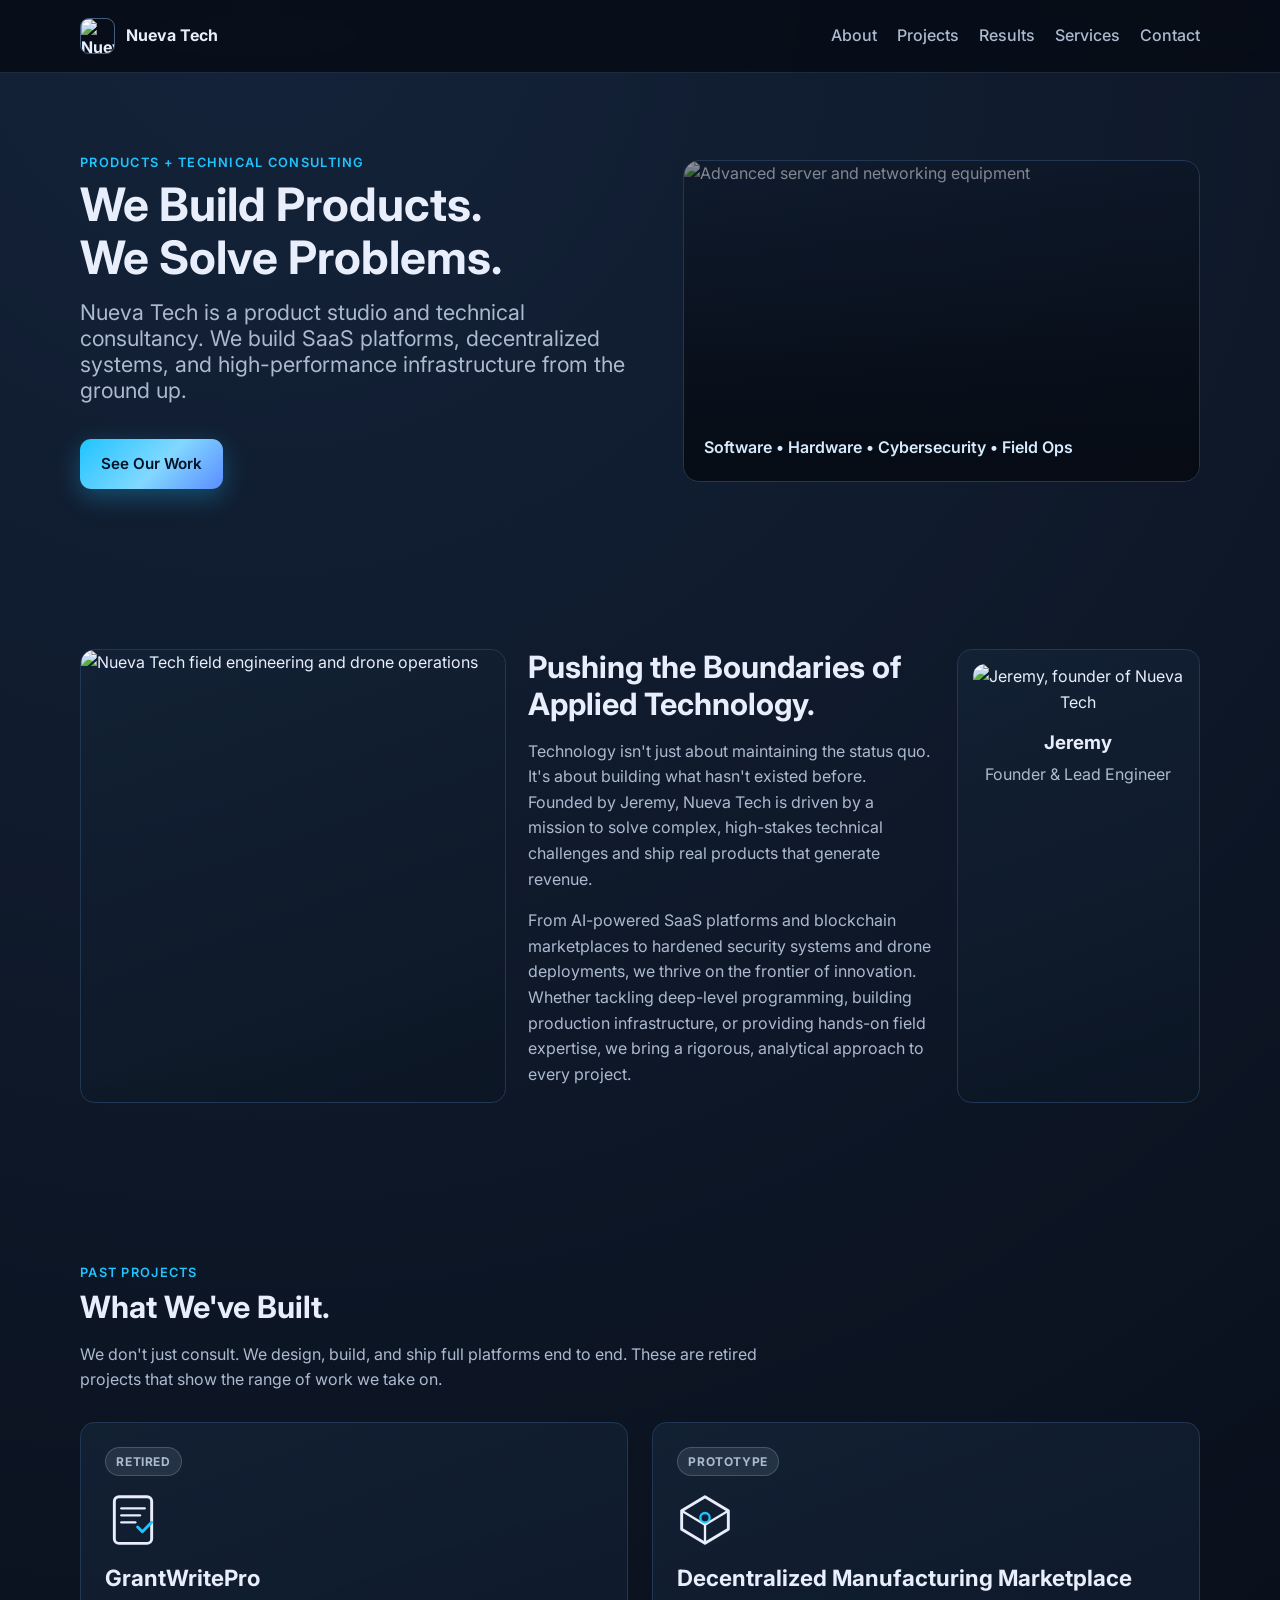
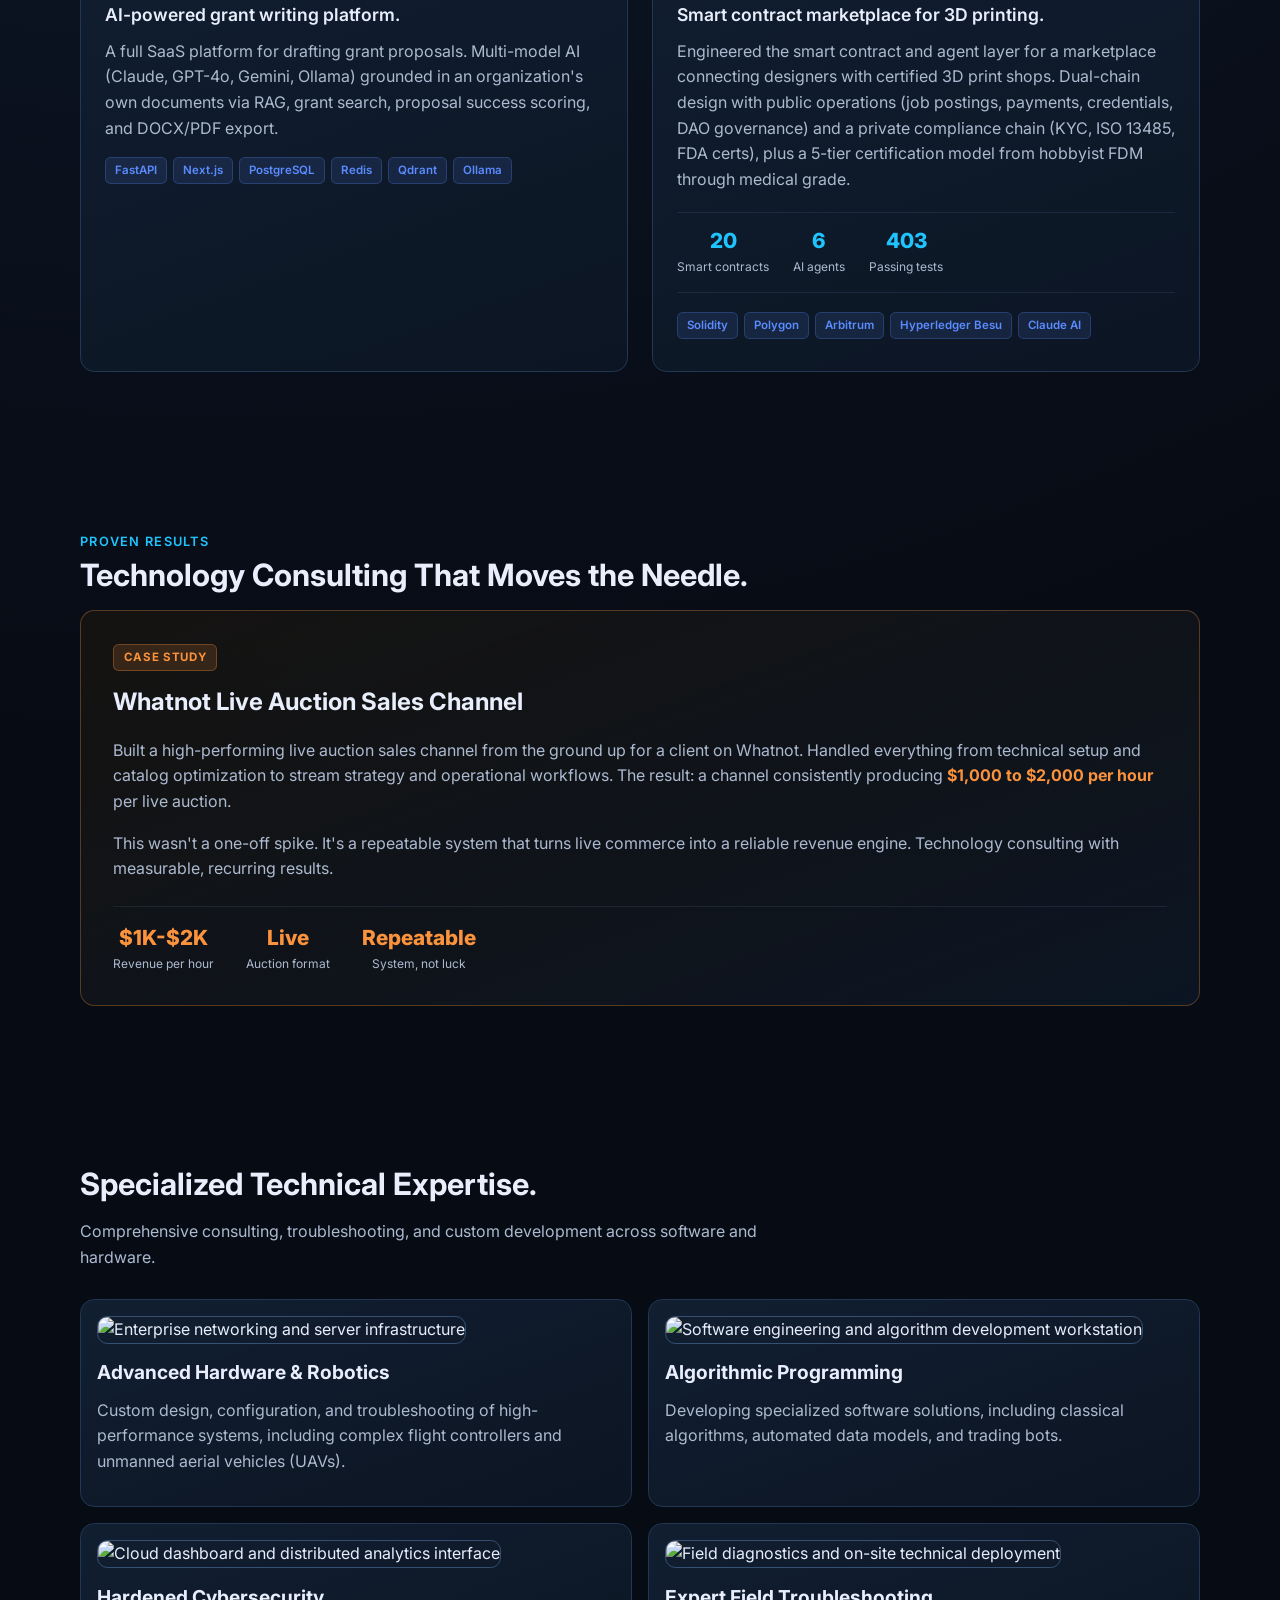
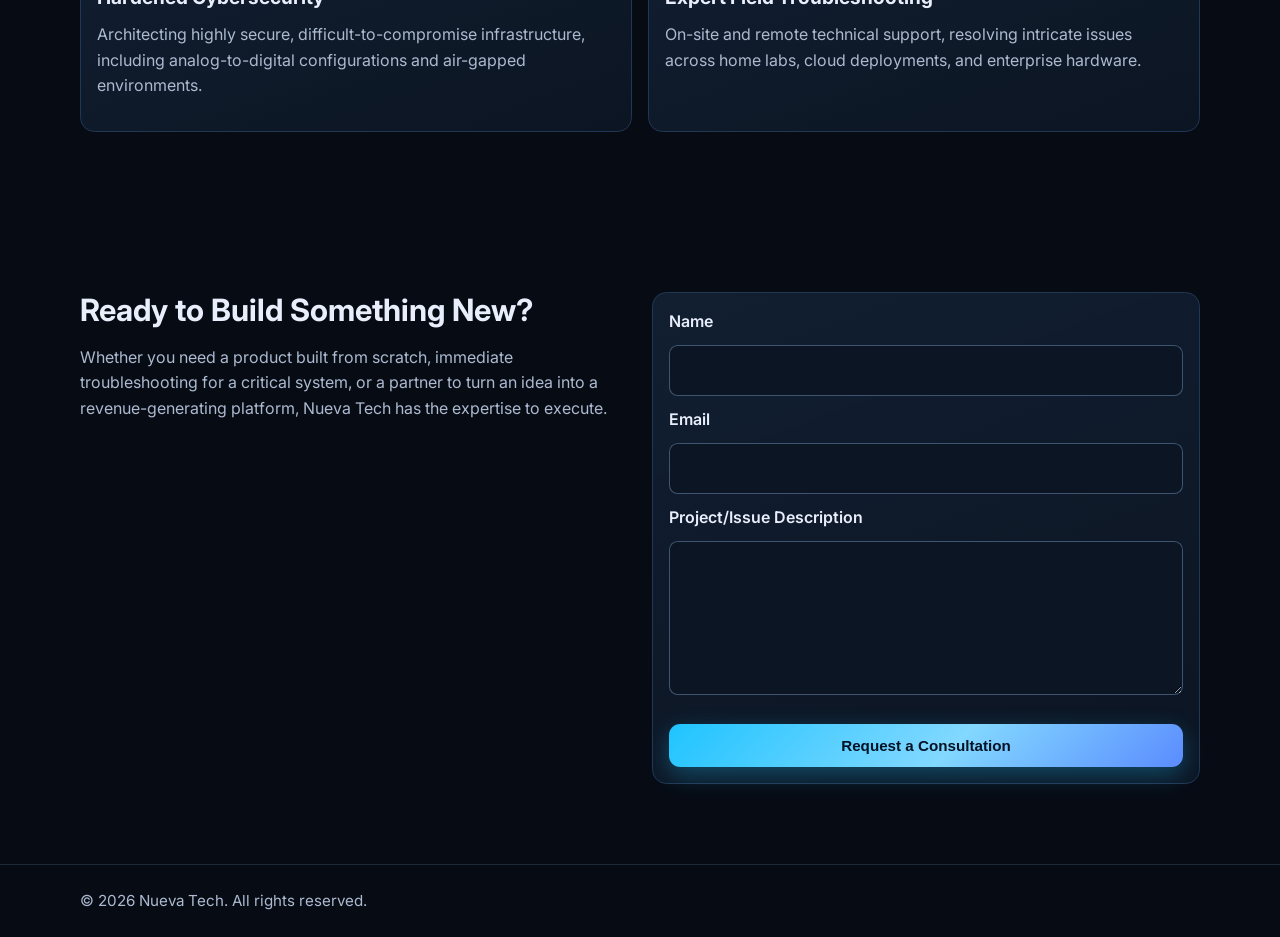
==== commit 73d4b187: "Move GrantWritePro and 3D printing marketplace to past projects, drop live links" ====
--- a/index.html
+++ b/index.html
@@ -3,7 +3,7 @@
 <head>
   <meta charset="UTF-8" />
   <meta name="viewport" content="width=device-width, initial-scale=1.0" />
-  <meta name="description" content="Nueva Tech builds products and delivers expert technical consulting across software, hardware, cybersecurity, and field operations. Home of GrantWritePro, Ghost Factory, and more." />
+  <meta name="description" content="Nueva Tech builds products and delivers expert technical consulting across software, hardware, cybersecurity, and field operations. From AI SaaS platforms to decentralized systems." />
   <title>Nueva Tech | Products & Technical Consulting</title>
   <link rel="preconnect" href="https://fonts.googleapis.com" />
   <link rel="preconnect" href="https://fonts.gstatic.com" crossorigin />
@@ -20,7 +20,7 @@
       </a>
       <nav class="site-nav" aria-label="Primary navigation">
         <a href="#about">About</a>
-        <a href="#products">Products</a>
+        <a href="#products">Projects</a>
         <a href="#results">Results</a>
         <a href="#services">Services</a>
         <a href="#contact">Contact</a>
@@ -36,7 +36,7 @@
           <p class="eyebrow">Products + Technical Consulting</p>
           <h1>We Build Products.<br/>We Solve Problems.</h1>
           <h2>Nueva Tech is a product studio and technical consultancy. We build SaaS platforms, decentralized systems, and high-performance infrastructure from the ground up.</h2>
-          <a href="#products" class="button">See What We're Building</a>
+          <a href="#products" class="button">See Our Work</a>
         </div>
         <div class="hero-visual">
           <img src="https://nuevatech.cloud/server.jpg" alt="Advanced server and networking equipment" />
@@ -77,16 +77,17 @@
     <!-- ─── Products ─── -->
     <section id="products" class="section">
       <div class="container">
-        <p class="eyebrow">What We're Building</p>
-        <h2>Products by Nueva Tech.</h2>
+        <p class="eyebrow">Past Projects</p>
+        <h2>What We've Built.</h2>
         <p class="section-intro">
-          We don't just consult. We build and ship our own products. These are live platforms solving real problems.
+          We don't just consult. We design, build, and ship full platforms end to end. These are retired projects
+          that show the range of work we take on.
         </p>
 
         <div class="products-grid">
           <!-- Grant Write Pro -->
-          <div class="product-card product-card--featured">
-            <div class="product-badge">Live</div>
+          <div class="product-card">
+            <div class="product-badge product-badge--past">Retired</div>
             <div class="product-icon">
               <svg viewBox="0 0 48 48" fill="none" xmlns="http://www.w3.org/2000/svg">
                 <rect x="8" y="4" width="32" height="40" rx="4" stroke="currentColor" stroke-width="2.5"/>
@@ -97,26 +98,12 @@
               </svg>
             </div>
             <h3>GrantWritePro</h3>
-            <p class="product-tagline">AI-powered grant writing that wins.</p>
-            <p>
-              Write competitive grant proposals in minutes, not weeks. Multi-model AI (Claude, GPT-4o, Gemini, Ollama)
-              grounded in your organization's own documents via RAG. Search 50,000+ grants, generate proposals with
-              built-in success scoring, and export to DOCX or PDF.
-            </p>
-            <div class="product-stats">
-              <div class="stat">
-                <span class="stat-value">50K+</span>
-                <span class="stat-label">Grants searchable</span>
-              </div>
-              <div class="stat">
-                <span class="stat-value">&lt; 5 min</span>
-                <span class="stat-label">Avg draft time</span>
-              </div>
-              <div class="stat">
-                <span class="stat-value">87/100</span>
-                <span class="stat-label">Avg success score</span>
-              </div>
-            </div>
+            <p class="product-tagline">AI-powered grant writing platform.</p>
+            <p>
+              A full SaaS platform for drafting grant proposals. Multi-model AI (Claude, GPT-4o, Gemini, Ollama)
+              grounded in an organization's own documents via RAG, grant search, proposal success scoring,
+              and DOCX/PDF export.
+            </p>
             <div class="product-tech">
               <span class="tech-tag">FastAPI</span>
               <span class="tech-tag">Next.js</span>
@@ -125,12 +112,11 @@
               <span class="tech-tag">Qdrant</span>
               <span class="tech-tag">Ollama</span>
             </div>
-            <a href="https://grantwritepro.cloud" class="button" target="_blank" rel="noopener">Visit GrantWritePro</a>
-          </div>
-
-          <!-- Ghost Factory -->
+          </div>
+
+          <!-- 3D printing marketplace -->
           <div class="product-card">
-            <div class="product-badge product-badge--dev">In Development</div>
+            <div class="product-badge product-badge--past">Prototype</div>
             <div class="product-icon">
               <svg viewBox="0 0 48 48" fill="none" xmlns="http://www.w3.org/2000/svg">
                 <path d="M24 4L4 16v16l20 12 20-12V16L24 4z" stroke="currentColor" stroke-width="2.5" stroke-linejoin="round"/>
@@ -139,13 +125,13 @@
                 <circle cx="24" cy="22" r="4" stroke="var(--accent)" stroke-width="2"/>
               </svg>
             </div>
-            <h3>Ghost Factory</h3>
-            <p class="product-tagline">Decentralized 3D printing marketplace.</p>
-            <p>
-              A smart contract-governed marketplace connecting designers with certified 3D print shops worldwide.
-              Dual-chain architecture: Polygon/Arbitrum for public operations (job postings, payments, credentials,
-              DAO governance) and Hyperledger Besu for private compliance (KYC, ISO 13485, FDA certs). 20 smart contracts,
-              6 AI agents, 5-tier certification from hobbyist FDM through FDA-registered medical grade.
+            <h3>Decentralized Manufacturing Marketplace</h3>
+            <p class="product-tagline">Smart contract marketplace for 3D printing.</p>
+            <p>
+              Engineered the smart contract and agent layer for a marketplace connecting designers with certified
+              3D print shops. Dual-chain design with public operations (job postings, payments, credentials, DAO
+              governance) and a private compliance chain (KYC, ISO 13485, FDA certs), plus a 5-tier certification
+              model from hobbyist FDM through medical grade.
             </p>
             <div class="product-stats">
               <div class="stat">
@@ -167,9 +153,7 @@
               <span class="tech-tag">Arbitrum</span>
               <span class="tech-tag">Hyperledger Besu</span>
               <span class="tech-tag">Claude AI</span>
-              <span class="tech-tag">PDAO Token</span>
-            </div>
-            <a href="https://ghostfactory.network" class="button button--outline" target="_blank" rel="noopener">Ghost Factory Network</a>
+                          </div>
           </div>
         </div>
       </div>
--- a/styles.css
+++ b/styles.css
@@ -498,3 +498,9 @@
     font-size: 0.8rem;
   }
 }
+
+.product-badge--past {
+  background: rgb(148 163 184 / 15%);
+  color: var(--text-muted);
+  border-color: rgb(148 163 184 / 30%);
+}
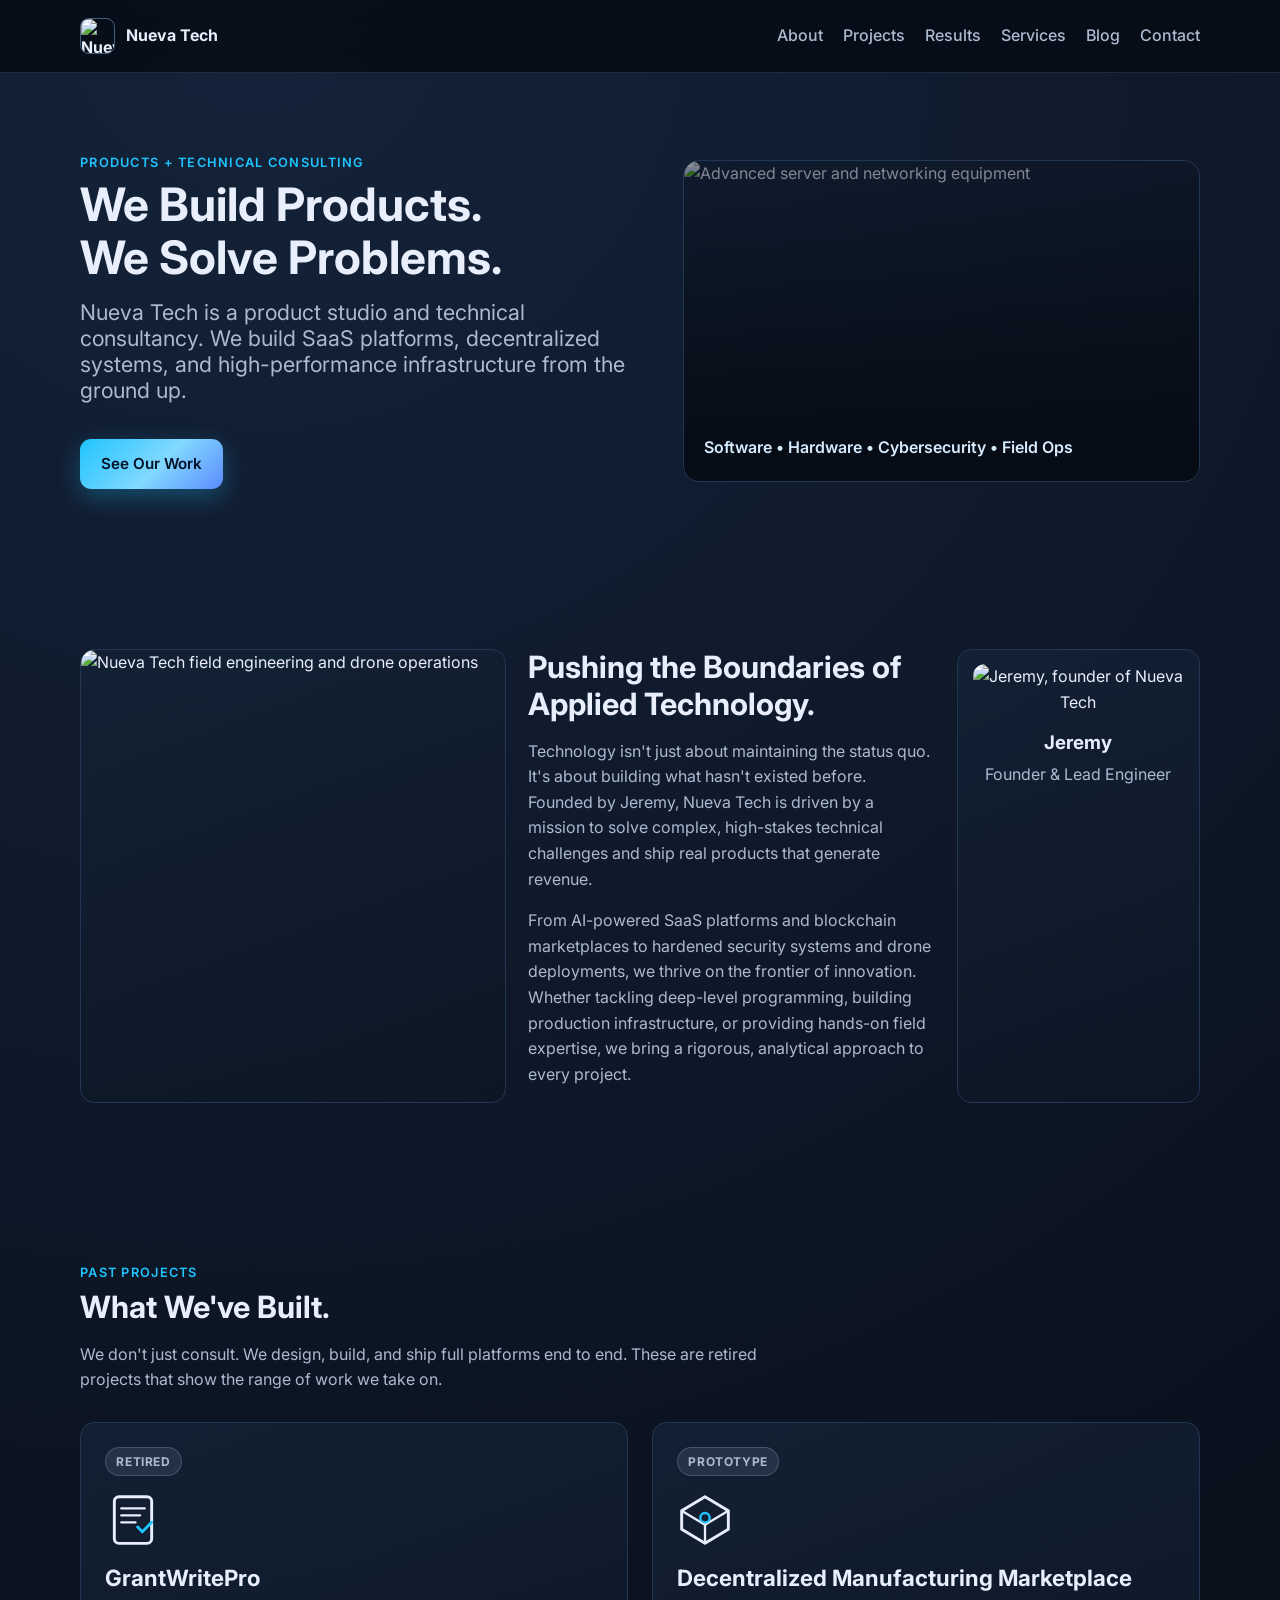
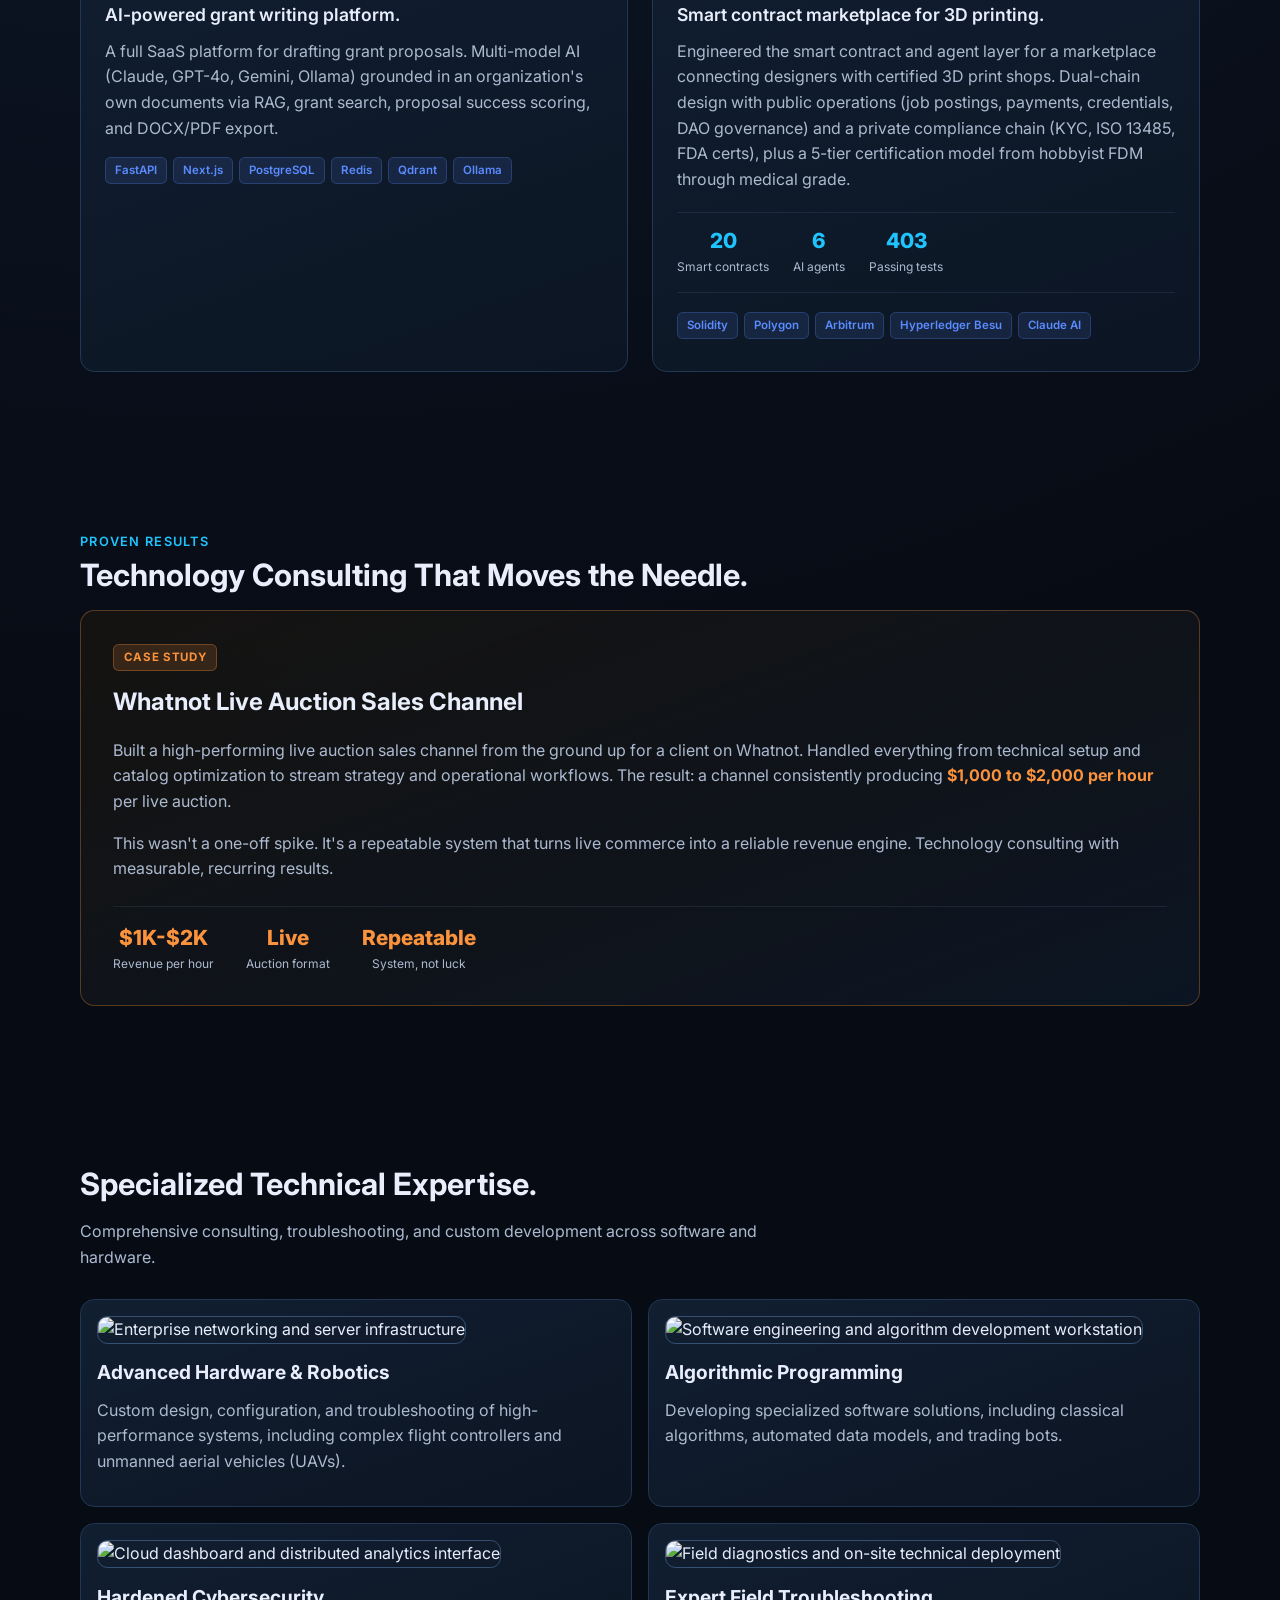
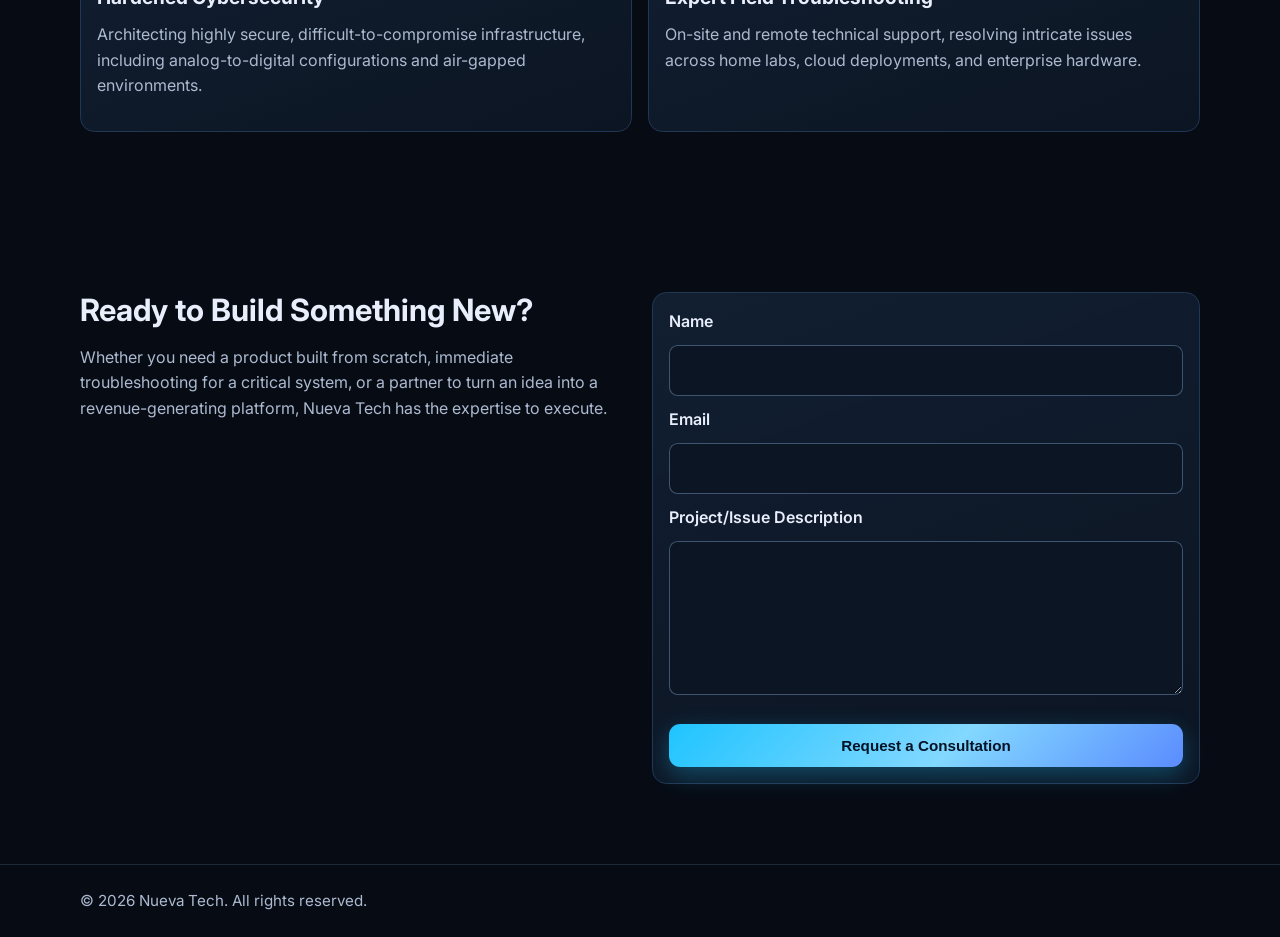
==== commit 251e2e78: "Add blog with SAINTCON 2026 AI CTF write up" ====
--- a/index.html
+++ b/index.html
@@ -23,6 +23,7 @@
         <a href="#products">Projects</a>
         <a href="#results">Results</a>
         <a href="#services">Services</a>
+        <a href="blog/">Blog</a>
         <a href="#contact">Contact</a>
       </nav>
     </div>
@@ -254,7 +255,12 @@
               Nueva Tech has the expertise to execute.
             </p>
           </div>
-          <form class="contact-form" action="https://formspree.io/f/placeholder" method="POST">
+          <form class="contact-form" action="https://api.web3forms.com/submit" method="POST">
+            <input type="hidden" name="access_key" value="262bc2e3-807b-4429-93f2-7d78aa3b07c6" />
+            <input type="hidden" name="subject" value="New consultation request from nuevatech.cloud" />
+            <input type="hidden" name="from_name" value="nuevatech.cloud" />
+            <input type="hidden" name="redirect" value="https://nuevatech.cloud/?sent=1#contact" />
+            <input type="checkbox" name="botcheck" style="display:none" tabindex="-1" autocomplete="off" />
             <label for="name">Name</label>
             <input type="text" id="name" name="name" required />
             <label for="email">Email</label>
@@ -262,6 +268,7 @@
             <label for="message">Project/Issue Description</label>
             <textarea id="message" name="message" rows="5"></textarea>
             <button type="submit" class="button">Request a Consultation</button>
+            <p id="form-sent" class="form-sent" hidden>Thanks, your message was sent. We'll be in touch soon.</p>
           </form>
         </div>
       </div>
--- a/styles.css
+++ b/styles.css
@@ -504,3 +504,46 @@
   color: var(--text-muted);
   border-color: rgb(148 163 184 / 30%);
 }
+
+.form-sent {
+  margin-top: 0.8rem;
+  color: var(--accent-green);
+  font-weight: 600;
+}
+
+/* ─── Blog ─── */
+.post-meta { color: var(--text-muted); font-size: 0.95rem; margin: 0.4rem 0 0; }
+.post { max-width: 72ch; }
+.post h2 { font-size: 1.6rem; margin: 2.6rem 0 0.8rem; max-width: none; }
+.post p, .post li { color: var(--text-muted); line-height: 1.75; }
+.post p { margin: 0 0 1.1rem; }
+.post ul { padding-left: 1.3rem; }
+.post li { margin-bottom: 0.4rem; }
+.post strong { color: var(--text); }
+.post blockquote {
+  margin: 1.4rem 0;
+  padding: 0.9rem 1.2rem;
+  border-left: 3px solid var(--accent);
+  background: var(--surface);
+  border-radius: 0 0.5rem 0.5rem 0;
+  color: var(--text);
+  font-style: italic;
+}
+.post table { width: 100%; border-collapse: collapse; margin: 1.2rem 0 1.6rem; font-size: 0.95rem; }
+.post th, .post td {
+  text-align: left;
+  padding: 0.55rem 0.7rem;
+  border-bottom: 1px solid rgb(80 110 150 / 25%);
+  color: var(--text-muted);
+}
+.post th { color: var(--text); font-weight: 600; }
+.post td:last-child, .post th:last-child { text-align: right; white-space: nowrap; }
+.post-stats { flex-wrap: wrap; margin: 1.5rem 0 2rem; padding-top: 0; border-top: 0; }
+.post-stats .stat { min-width: 8rem; }
+.post-list { display: grid; gap: 1.2rem; max-width: 72ch; }
+.post-card { padding: 1.5rem; }
+.post-card h3 { margin: 0.3rem 0 0.5rem; font-size: 1.3rem; }
+.post-card p { color: var(--text-muted); margin: 0; }
+.post-card a { color: var(--text); text-decoration: none; }
+.post-card a:hover { color: var(--accent); }
+.site-nav a.current { color: var(--accent); }
